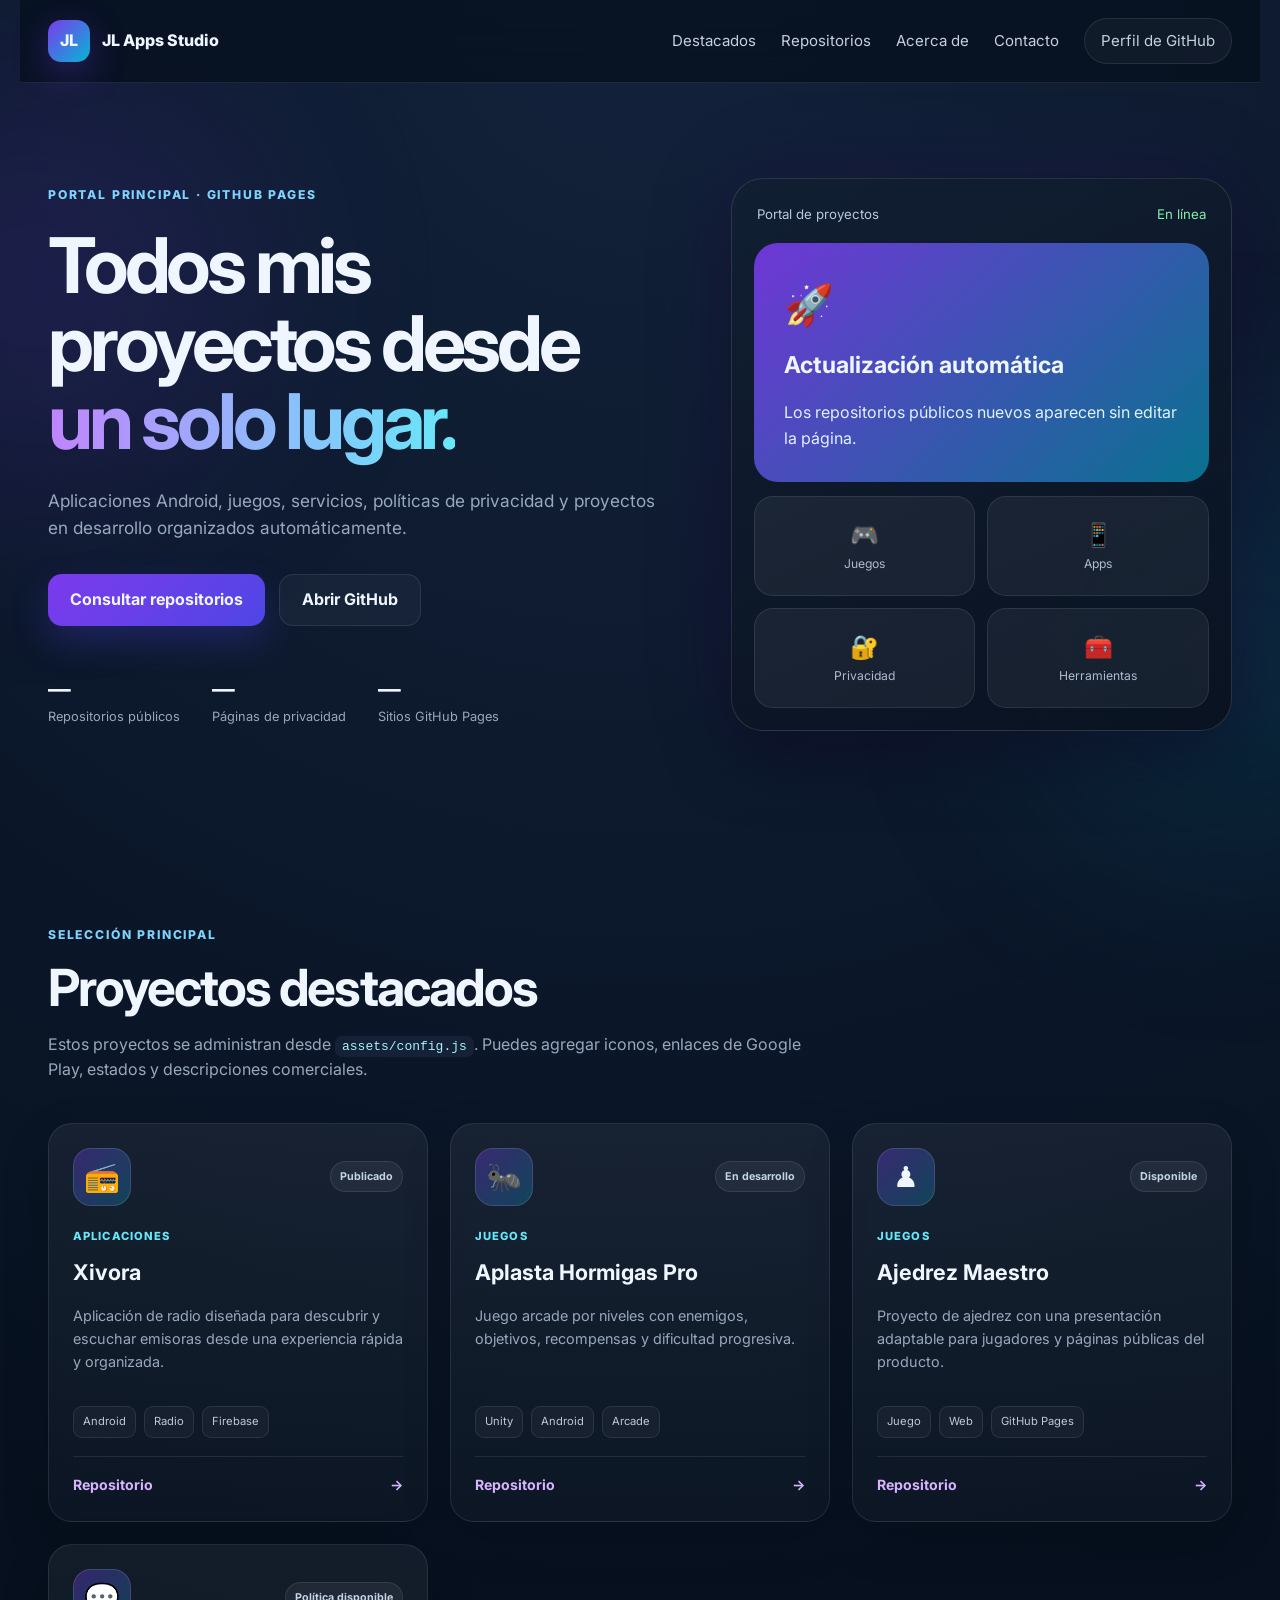
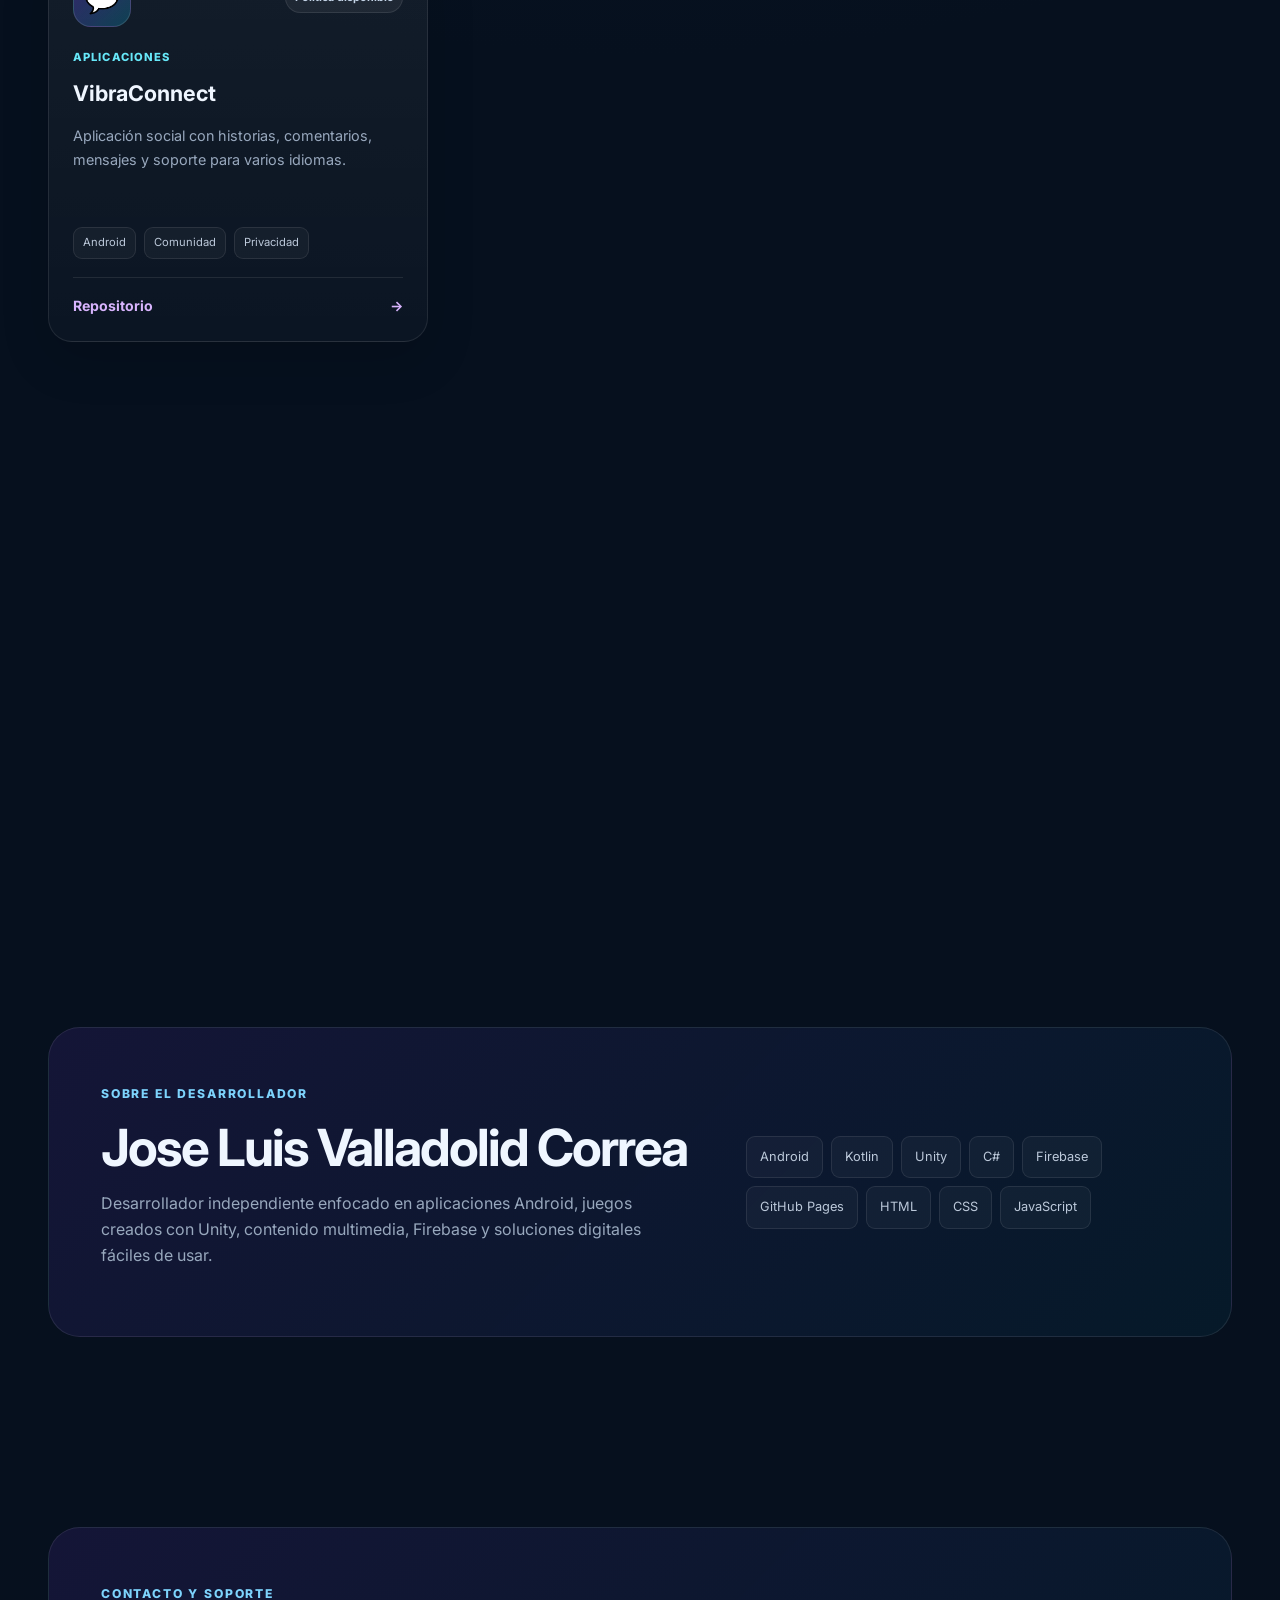
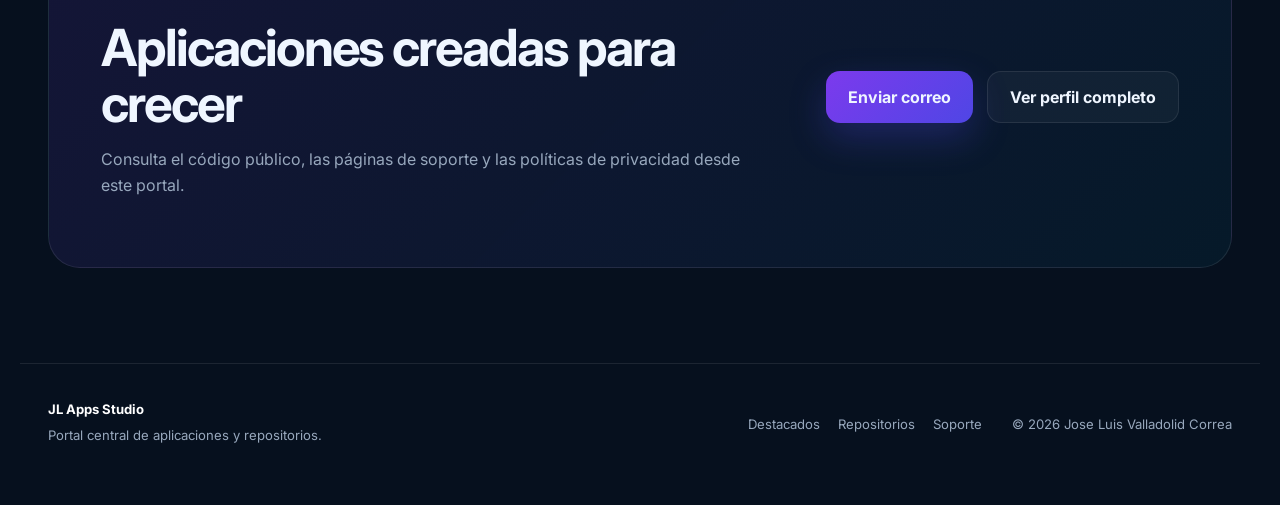
==== index.html @ cbe4b587 "Portal principal GitHub Pages" ====
<!doctype html>
<html lang="es">
<head>
  <meta charset="utf-8">
  <meta name="viewport" content="width=device-width, initial-scale=1">
  <meta name="description" content="Portal principal de aplicaciones, juegos, páginas de privacidad y repositorios de Jose Luis Valladolid Correa.">
  <meta name="theme-color" content="#07101f">
  <title>JL Apps Studio | Portal de proyectos</title>
  <link rel="preconnect" href="https://fonts.googleapis.com">
  <link rel="preconnect" href="https://fonts.gstatic.com" crossorigin>
  <link href="https://fonts.googleapis.com/css2?family=Inter:wght@400;500;600;700;800&display=swap" rel="stylesheet">
  <link rel="stylesheet" href="assets/styles.css">
</head>
<body>
  <div class="ambient ambient-one"></div>
  <div class="ambient ambient-two"></div>

  <header class="site-header">
    <a class="brand" href="#inicio" aria-label="Ir al inicio">
      <span class="brand-mark">JL</span>
      <span id="brandName">JL Apps Studio</span>
    </a>
    <button class="menu-toggle" id="menuToggle" aria-expanded="false" aria-controls="mainNav" aria-label="Abrir menú">☰</button>
    <nav class="main-nav" id="mainNav">
      <a href="#destacados">Destacados</a>
      <a href="#repositorios">Repositorios</a>
      <a href="#acerca">Acerca de</a>
      <a href="#contacto">Contacto</a>
      <a class="nav-cta" id="githubNav" href="#" target="_blank" rel="noopener">Perfil de GitHub</a>
    </nav>
  </header>

  <main>
    <section class="hero section" id="inicio">
      <div class="hero-copy reveal">
        <span class="eyebrow">Portal principal · GitHub Pages</span>
        <h1>Todos mis proyectos desde <span>un solo lugar.</span></h1>
        <p id="heroDescription">Aplicaciones Android, juegos, servicios, políticas de privacidad y proyectos en desarrollo organizados automáticamente.</p>
        <div class="hero-actions">
          <a class="button primary" href="#repositorios">Consultar repositorios</a>
          <a class="button secondary" id="githubHero" href="#" target="_blank" rel="noopener">Abrir GitHub</a>
        </div>
        <div class="metrics" id="metrics" aria-live="polite"></div>
      </div>

      <aside class="portal-preview reveal" aria-label="Resumen del portal">
        <div class="preview-header"><span>Portal de proyectos</span><span class="online-dot">En línea</span></div>
        <div class="preview-main">
          <div class="preview-icon">🚀</div>
          <strong>Actualización automática</strong>
          <p>Los repositorios públicos nuevos aparecen sin editar la página.</p>
        </div>
        <div class="preview-grid">
          <div><strong>🎮</strong><span>Juegos</span></div>
          <div><strong>📱</strong><span>Apps</span></div>
          <div><strong>🔐</strong><span>Privacidad</span></div>
          <div><strong>🧰</strong><span>Herramientas</span></div>
        </div>
      </aside>
    </section>

    <section class="section" id="destacados">
      <div class="section-heading reveal">
        <span class="eyebrow">Selección principal</span>
        <h2>Proyectos destacados</h2>
        <p>Estos proyectos se administran desde <code>assets/config.js</code>. Puedes agregar iconos, enlaces de Google Play, estados y descripciones comerciales.</p>
      </div>
      <div class="featured-grid" id="featuredGrid"></div>
    </section>

    <section class="section repositories-section" id="repositorios">
      <div class="section-heading reveal">
        <span class="eyebrow">Consulta automática</span>
        <h2>Todos los repositorios públicos</h2>
        <p>La información se obtiene directamente desde el perfil público de GitHub y se ordena por la última actualización.</p>
      </div>

      <div class="repository-toolbar reveal">
        <label class="search-box">
          <span aria-hidden="true">⌕</span>
          <input id="repoSearch" type="search" placeholder="Buscar por nombre, descripción o tecnología" autocomplete="off">
        </label>
        <select id="repoCategory" aria-label="Filtrar por categoría">
          <option value="Todos">Todas las categorías</option>
          <option value="Juegos">Juegos</option>
          <option value="Aplicaciones">Aplicaciones</option>
          <option value="Privacidad">Privacidad</option>
          <option value="Herramientas">Herramientas</option>
          <option value="Otros">Otros</option>
        </select>
        <select id="repoSort" aria-label="Ordenar repositorios">
          <option value="updated">Última actualización</option>
          <option value="name">Nombre</option>
          <option value="stars">Estrellas</option>
        </select>
      </div>

      <div class="repo-status reveal" id="repoStatus" role="status">Consultando repositorios…</div>
      <div class="repository-grid" id="repositoryGrid"></div>
      <div class="empty-state" id="emptyState" hidden>No se encontraron repositorios con los filtros seleccionados.</div>
    </section>

    <section class="section about" id="acerca">
      <div class="about-card reveal">
        <div>
          <span class="eyebrow">Sobre el desarrollador</span>
          <h2 id="developerName">Jose Luis Valladolid Correa</h2>
          <p id="aboutText"></p>
        </div>
        <div class="skills" id="skills"></div>
      </div>
    </section>

    <section class="section contact" id="contacto">
      <div class="contact-card reveal">
        <div>
          <span class="eyebrow">Contacto y soporte</span>
          <h2>Aplicaciones creadas para crecer</h2>
          <p>Consulta el código público, las páginas de soporte y las políticas de privacidad desde este portal.</p>
        </div>
        <div class="contact-actions">
          <a class="button primary" id="emailButton" href="#">Enviar correo</a>
          <a class="button secondary" id="githubButton" href="#" target="_blank" rel="noopener">Ver perfil completo</a>
        </div>
      </div>
    </section>
  </main>

  <footer>
    <div><strong id="footerBrand">JL Apps Studio</strong><p>Portal central de aplicaciones y repositorios.</p></div>
    <div class="footer-links"><a href="#destacados">Destacados</a><a href="#repositorios">Repositorios</a><a href="#contacto">Soporte</a></div>
    <p>© <span id="year"></span> <span id="footerOwner"></span></p>
  </footer>

  <template id="featuredTemplate">
    <article class="featured-card reveal">
      <div class="featured-top"><span class="featured-icon"></span><span class="featured-status"></span></div>
      <span class="featured-category"></span>
      <h3 class="featured-title"></h3>
      <p class="featured-description"></p>
      <div class="featured-tags"></div>
      <div class="featured-actions"></div>
    </article>
  </template>

  <template id="repoTemplate">
    <article class="repo-card reveal">
      <div class="repo-card-header">
        <div class="repo-symbol">&lt;/&gt;</div>
        <span class="repo-category"></span>
      </div>
      <h3 class="repo-name"></h3>
      <p class="repo-description"></p>
      <div class="repo-meta">
        <span class="repo-language"></span>
        <span class="repo-updated"></span>
      </div>
      <div class="repo-badges"></div>
      <div class="repo-actions"></div>
    </article>
  </template>

  <script src="assets/config.js"></script>
  <script src="assets/app.js"></script>
</body>
</html>
---- assets/styles.css ----
:root{--bg:#06101e;--surface:#0d1828;--surface2:#111f33;--text:#eff6ff;--muted:#98a8bd;--line:rgba(255,255,255,.09);--accent:#7c3aed;--accent2:#06b6d4;--radius:24px;--shadow:0 25px 70px rgba(0,0,0,.35)}
*{box-sizing:border-box}html{scroll-behavior:smooth}body{margin:0;background:radial-gradient(circle at top,#13223b 0,#06101e 44%);color:var(--text);font-family:Inter,system-ui,sans-serif;line-height:1.6;overflow-x:hidden}a{color:inherit;text-decoration:none}button,input,select{font:inherit}.ambient{position:fixed;width:430px;height:430px;border-radius:50%;filter:blur(110px);opacity:.14;pointer-events:none;z-index:-1}.ambient-one{background:#7c3aed;top:8%;left:-180px}.ambient-two{background:#0891b2;right:-180px;top:48%}.site-header{position:sticky;top:0;z-index:20;display:flex;align-items:center;justify-content:space-between;max-width:1240px;margin:auto;padding:18px 28px;background:rgba(6,16,30,.78);backdrop-filter:blur(18px);border-bottom:1px solid var(--line)}.brand{display:flex;align-items:center;gap:12px;font-weight:800}.brand-mark{display:grid;place-items:center;width:42px;height:42px;border-radius:13px;background:linear-gradient(135deg,var(--accent),var(--accent2));box-shadow:0 10px 35px rgba(124,58,237,.35)}.main-nav{display:flex;align-items:center;gap:25px;color:#c5d0df;font-size:.94rem}.main-nav a:hover{color:#fff}.nav-cta{padding:10px 16px;border:1px solid var(--line);border-radius:999px;background:rgba(255,255,255,.04)}.menu-toggle{display:none;background:none;border:0;color:white;font-size:1.5rem}.section{max-width:1240px;margin:auto;padding:95px 28px}.hero{min-height:78vh;display:grid;grid-template-columns:1.1fr .9fr;align-items:center;gap:70px}.eyebrow{display:inline-block;color:#7dd3fc;text-transform:uppercase;letter-spacing:.15em;font-size:.76rem;font-weight:800}.hero h1{font-size:clamp(2.8rem,6vw,5.4rem);line-height:1.02;letter-spacing:-.055em;margin:20px 0 25px}.hero h1 span{background:linear-gradient(90deg,#c084fc,#67e8f9);-webkit-background-clip:text;background-clip:text;color:transparent}.hero-copy>p{max-width:720px;color:var(--muted);font-size:1.08rem}.hero-actions,.contact-actions{display:flex;gap:14px;flex-wrap:wrap;margin-top:32px}.button{display:inline-flex;align-items:center;justify-content:center;min-height:52px;padding:0 22px;border-radius:14px;font-weight:700;transition:.25s}.button:hover{transform:translateY(-2px)}.primary{background:linear-gradient(135deg,var(--accent),#4f46e5);box-shadow:0 15px 36px rgba(79,70,229,.28)}.secondary{border:1px solid var(--line);background:rgba(255,255,255,.04)}.metrics{display:flex;gap:32px;margin-top:45px;flex-wrap:wrap}.metric{display:flex;flex-direction:column}.metric strong{font-size:1.42rem}.metric span{color:var(--muted);font-size:.8rem}.portal-preview{padding:22px;border:1px solid rgba(255,255,255,.12);border-radius:32px;background:linear-gradient(155deg,rgba(17,31,51,.94),rgba(9,17,31,.9));box-shadow:var(--shadow),0 0 90px rgba(76,29,149,.18);transform:rotate(2deg)}.preview-header{display:flex;justify-content:space-between;align-items:center;padding:3px 3px 18px;font-size:.83rem;color:#b9c8da}.online-dot{color:#86efac}.preview-main{padding:30px;border-radius:24px;background:linear-gradient(135deg,rgba(124,58,237,.88),rgba(8,145,178,.75))}.preview-main strong{display:block;font-size:1.45rem;margin-top:10px}.preview-main p{margin-bottom:0;color:#e0f2fe}.preview-icon{font-size:2.5rem}.preview-grid{display:grid;grid-template-columns:1fr 1fr;gap:12px;margin-top:14px}.preview-grid div{min-height:100px;display:flex;flex-direction:column;align-items:center;justify-content:center;border-radius:19px;background:rgba(255,255,255,.055);border:1px solid var(--line)}.preview-grid strong{font-size:1.45rem}.preview-grid span{font-size:.76rem;color:#aebbd0}.section-heading{max-width:780px;margin-bottom:40px}.section-heading h2,.about-card h2,.contact-card h2{font-size:clamp(2rem,4vw,3.35rem);line-height:1.1;letter-spacing:-.04em;margin:13px 0}.section-heading p,.about-card p,.contact-card p{color:var(--muted)}code{background:#152136;padding:3px 7px;border-radius:7px;color:#a5f3fc}.featured-grid,.repository-grid{display:grid;grid-template-columns:repeat(3,1fr);gap:22px}.featured-card,.repo-card{border:1px solid var(--line);background:linear-gradient(180deg,rgba(255,255,255,.055),rgba(255,255,255,.025));border-radius:var(--radius);padding:24px;box-shadow:0 18px 50px rgba(0,0,0,.14);transition:.3s}.featured-card:hover,.repo-card:hover{transform:translateY(-6px);border-color:rgba(255,255,255,.18)}.featured-top,.repo-card-header{display:flex;align-items:center;justify-content:space-between}.featured-icon,.repo-symbol{display:grid;place-items:center;width:58px;height:58px;border-radius:18px;background:linear-gradient(135deg,rgba(124,58,237,.35),rgba(6,182,212,.25));border:1px solid rgba(255,255,255,.12);font-size:1.8rem}.repo-symbol{font-size:.9rem;font-weight:800;color:#c4b5fd}.featured-status,.repo-category{padding:6px 9px;border-radius:999px;background:rgba(255,255,255,.055);border:1px solid var(--line);font-size:.67rem;font-weight:700;color:#c4d4e7}.featured-category{display:block;margin-top:22px;color:#67e8f9;text-transform:uppercase;letter-spacing:.1em;font-size:.7rem;font-weight:800}.featured-title,.repo-name{font-size:1.35rem;margin:9px 0}.featured-description,.repo-description{color:var(--muted);font-size:.9rem;min-height:88px}.featured-tags,.repo-badges,.skills{display:flex;flex-wrap:wrap;gap:8px}.featured-tags span,.repo-badges span,.skills span{padding:6px 9px;border-radius:9px;border:1px solid var(--line);background:rgba(255,255,255,.035);color:#bcc9da;font-size:.7rem}.featured-actions,.repo-actions{display:grid;gap:9px;border-top:1px solid var(--line);padding-top:17px;margin-top:18px}.featured-actions a,.repo-actions a{display:flex;justify-content:space-between;font-weight:700;color:#d8b4fe;font-size:.88rem}.repositories-section{padding-top:70px}.repository-toolbar{display:grid;grid-template-columns:1fr 220px 220px;gap:12px;margin-bottom:18px}.search-box{display:flex;align-items:center;gap:10px;padding:0 15px;border:1px solid var(--line);border-radius:14px;background:rgba(255,255,255,.035)}.search-box input{width:100%;min-height:48px;border:0;outline:0;background:transparent;color:white}.search-box input::placeholder{color:#8190a5}.repository-toolbar select{min-height:48px;padding:0 12px;border:1px solid var(--line);border-radius:14px;background:#101c2f;color:white;outline:0}.repo-status,.empty-state{padding:14px 0 24px;color:var(--muted);font-size:.86rem}.repo-status a{color:#c4b5fd;font-weight:700}.repo-card{display:flex;flex-direction:column}.repo-description{flex:1}.repo-meta{display:flex;justify-content:space-between;gap:10px;color:#8ea0b7;font-size:.72rem;margin:14px 0}.repo-badges:empty{display:none}.about-card,.contact-card{padding:52px;border-radius:32px;border:1px solid var(--line);background:linear-gradient(135deg,rgba(124,58,237,.12),rgba(8,145,178,.08));display:grid;grid-template-columns:1.15fr .85fr;gap:58px;align-items:center}.skills span{padding:10px 13px;font-size:.8rem}.contact-card{grid-template-columns:1fr auto}.contact-actions{margin-top:0}footer{max-width:1240px;margin:auto;padding:35px 28px 55px;border-top:1px solid var(--line);display:grid;grid-template-columns:1fr auto auto;gap:30px;align-items:center;color:var(--muted);font-size:.82rem}footer strong{color:white}footer p{margin:5px 0}.footer-links{display:flex;gap:18px}.reveal{opacity:0;transform:translateY(22px);transition:opacity .65s ease,transform .65s ease}.reveal.visible{opacity:1;transform:none}
@media(max-width:1000px){.hero{grid-template-columns:1fr}.hero-copy{text-align:center}.hero-copy>p{margin-left:auto;margin-right:auto}.hero-actions,.metrics{justify-content:center}.portal-preview{max-width:620px;margin:auto}.featured-grid,.repository-grid{grid-template-columns:repeat(2,1fr)}.repository-toolbar{grid-template-columns:1fr 1fr}.search-box{grid-column:1/-1}.about-card{grid-template-columns:1fr}.contact-card{grid-template-columns:1fr}.contact-actions{margin-top:10px}footer{grid-template-columns:1fr;text-align:center}.footer-links{justify-content:center}}
@media(max-width:720px){.site-header{padding:14px 18px}.menu-toggle{display:block}.main-nav{position:absolute;top:72px;left:18px;right:18px;display:none;flex-direction:column;align-items:stretch;padding:18px;background:#101827;border:1px solid var(--line);border-radius:18px;box-shadow:var(--shadow)}.main-nav.open{display:flex}.main-nav a{padding:8px}.section{padding:72px 18px}.hero{padding-top:55px}.hero h1{font-size:2.7rem}.featured-grid,.repository-grid,.repository-toolbar{grid-template-columns:1fr}.search-box{grid-column:auto}.about-card,.contact-card{padding:30px}.featured-description,.repo-description{min-height:auto}.metrics{gap:20px}.metric{min-width:92px}.repo-meta{flex-direction:column}.footer-links{flex-wrap:wrap}}
@media(prefers-reduced-motion:reduce){*{scroll-behavior:auto}.reveal{opacity:1;transform:none;transition:none}.featured-card:hover,.repo-card:hover,.button:hover{transform:none}}
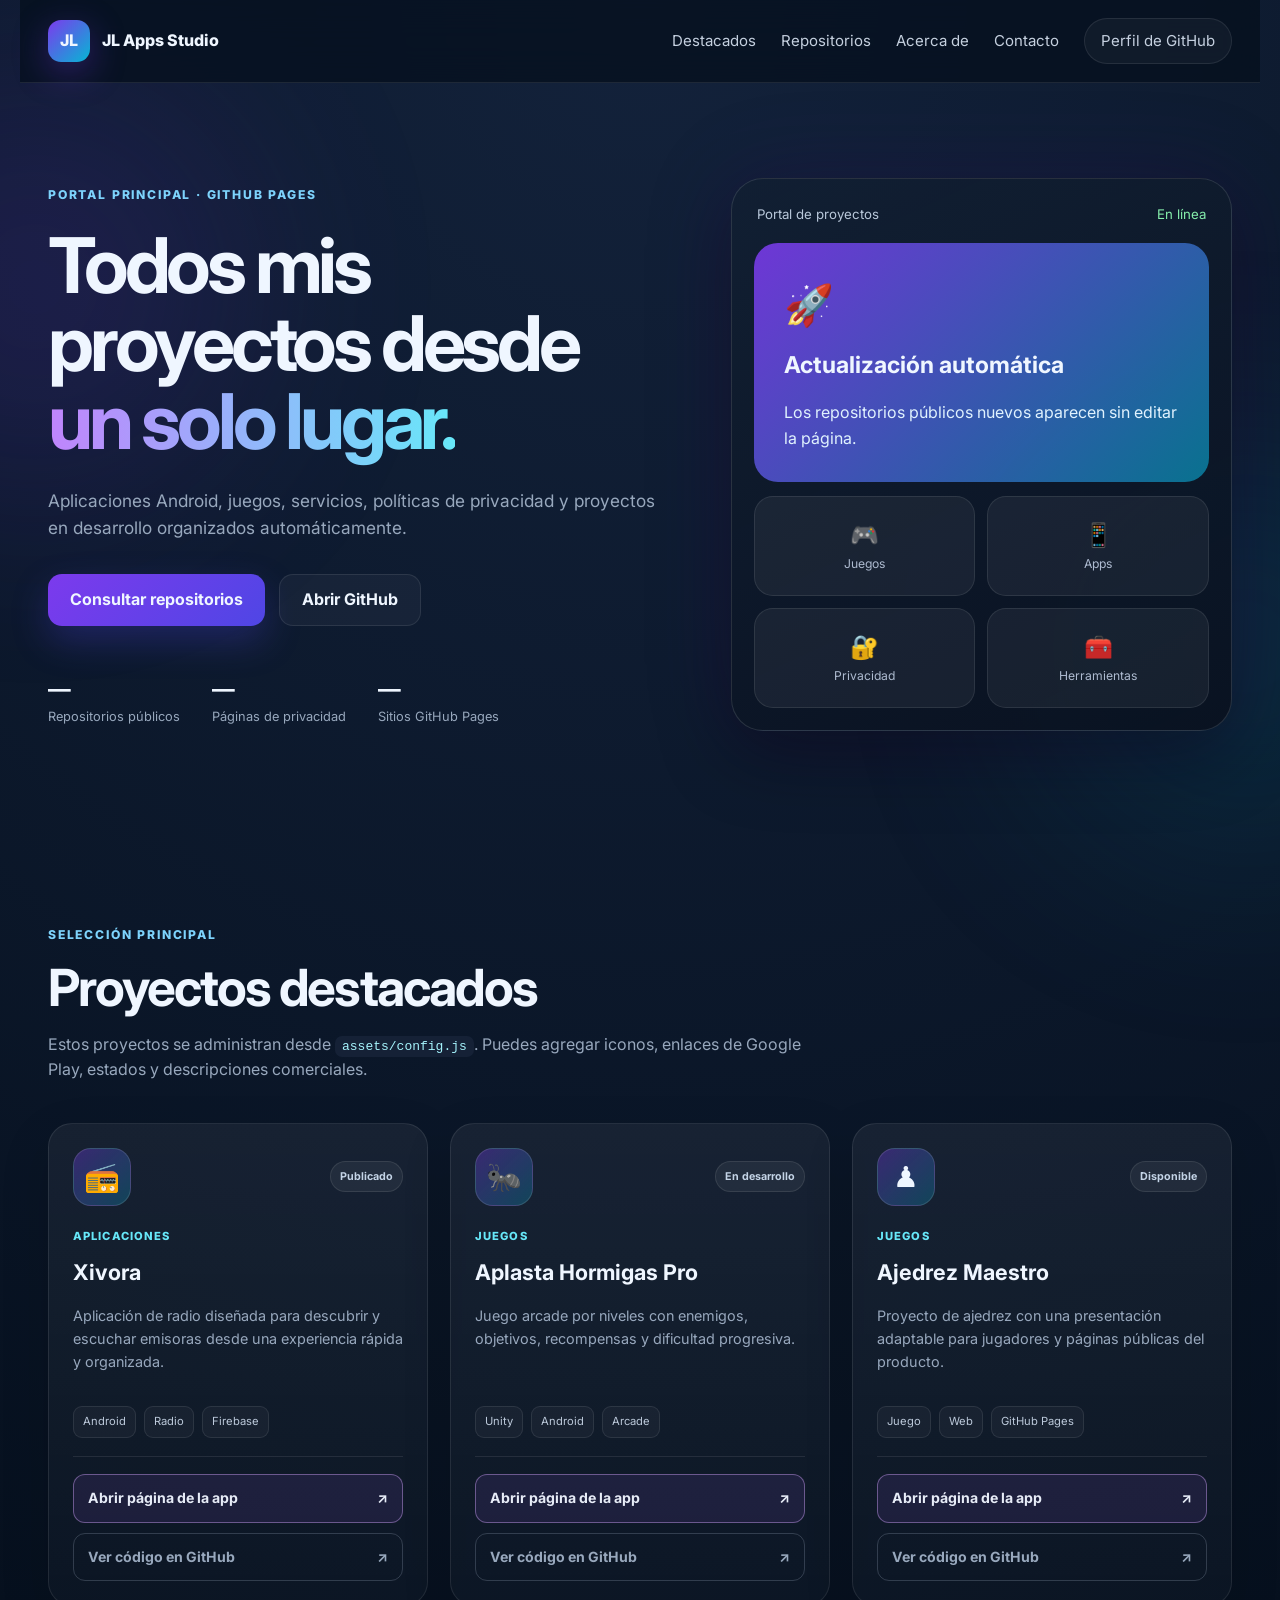
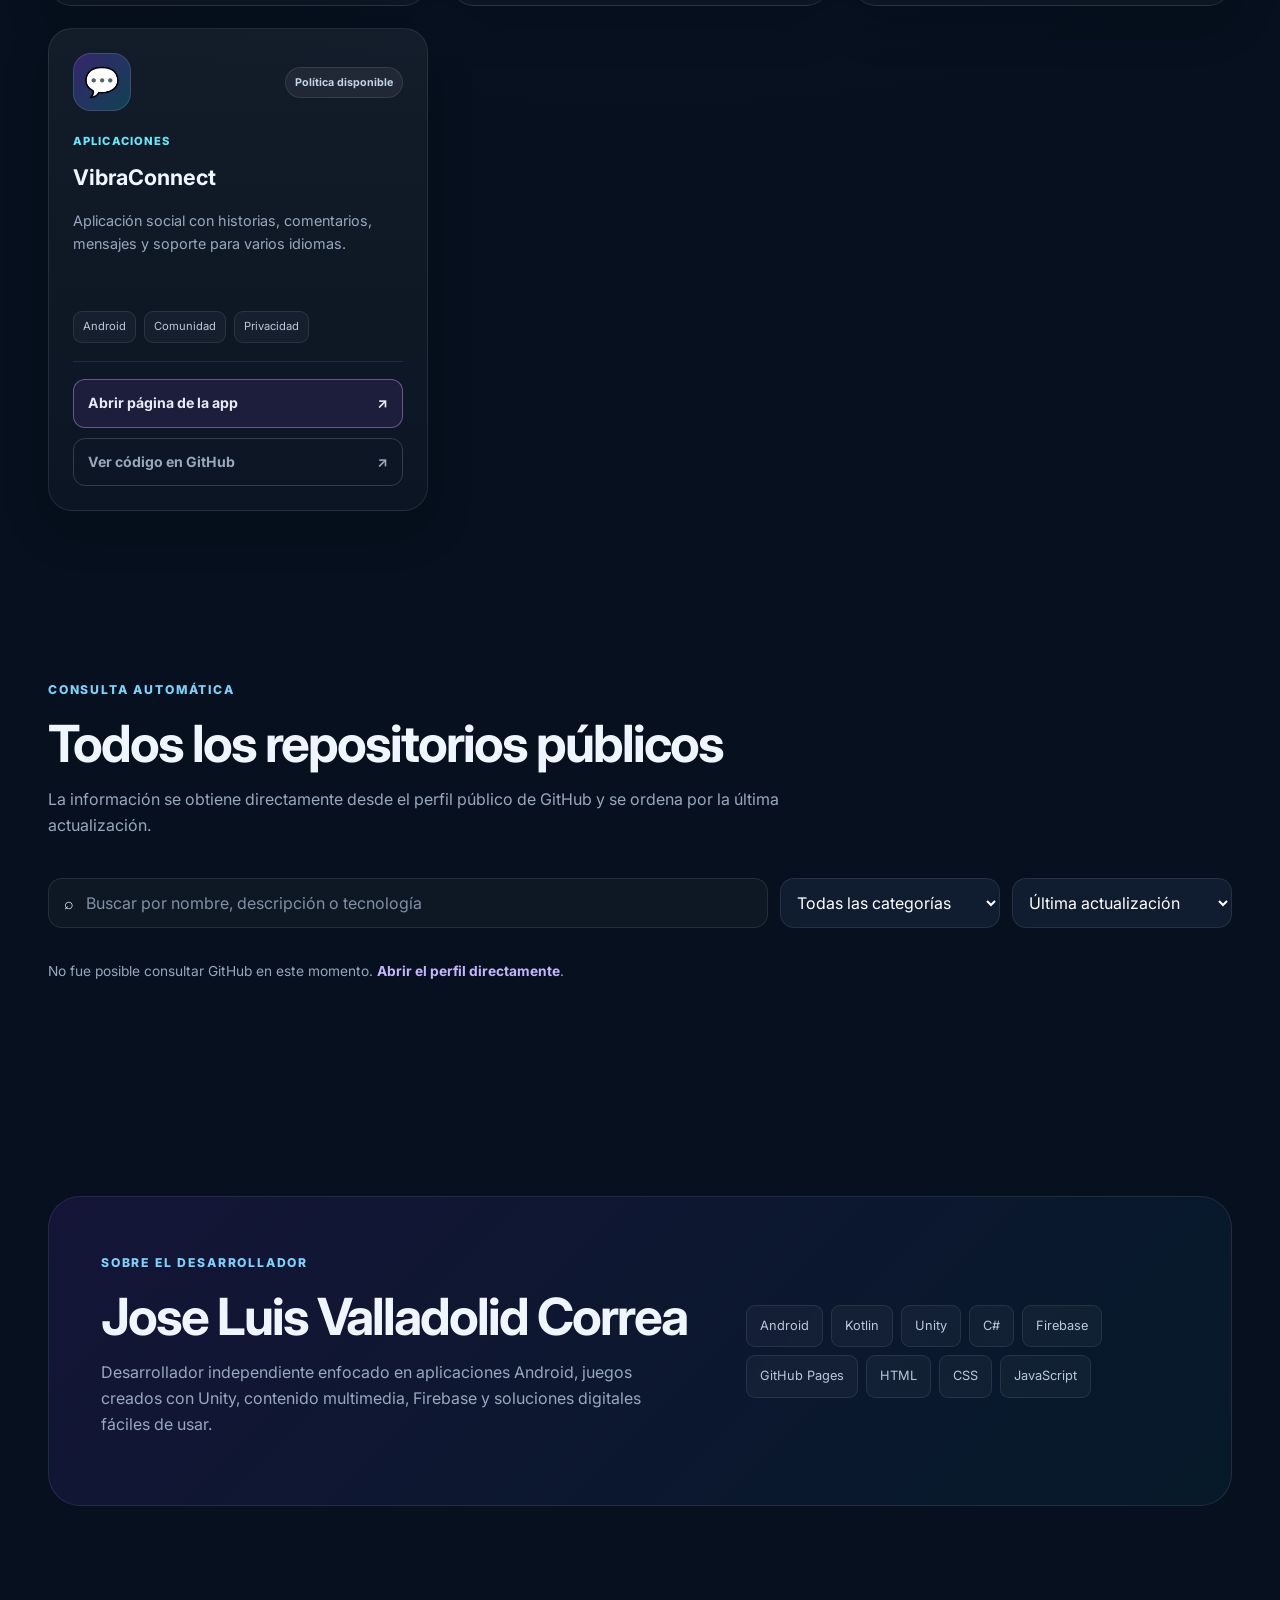
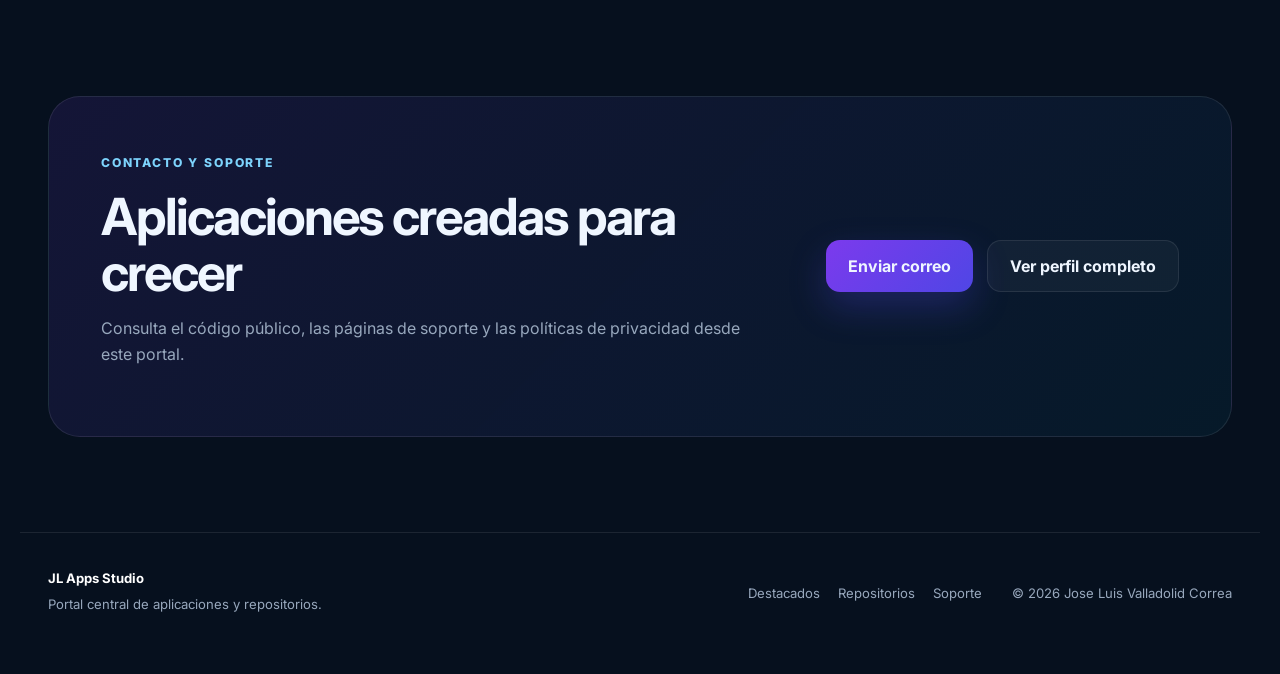
==== commit e0049ab3: "Update developer name in index.html" ====
--- a/index.html
+++ b/index.html
@@ -104,7 +104,7 @@
       <div class="about-card reveal">
         <div>
           <span class="eyebrow">Sobre el desarrollador</span>
-          <h2 id="developerName">Jose Luis Valladolid Correa</h2>
+          <h2 id="developerName">Jose Valladolid</h2>
           <p id="aboutText"></p>
         </div>
         <div class="skills" id="skills"></div>
--- a/assets/styles.css
+++ b/assets/styles.css
@@ -3,3 +3,52 @@
 @media(max-width:1000px){.hero{grid-template-columns:1fr}.hero-copy{text-align:center}.hero-copy>p{margin-left:auto;margin-right:auto}.hero-actions,.metrics{justify-content:center}.portal-preview{max-width:620px;margin:auto}.featured-grid,.repository-grid{grid-template-columns:repeat(2,1fr)}.repository-toolbar{grid-template-columns:1fr 1fr}.search-box{grid-column:1/-1}.about-card{grid-template-columns:1fr}.contact-card{grid-template-columns:1fr}.contact-actions{margin-top:10px}footer{grid-template-columns:1fr;text-align:center}.footer-links{justify-content:center}}
 @media(max-width:720px){.site-header{padding:14px 18px}.menu-toggle{display:block}.main-nav{position:absolute;top:72px;left:18px;right:18px;display:none;flex-direction:column;align-items:stretch;padding:18px;background:#101827;border:1px solid var(--line);border-radius:18px;box-shadow:var(--shadow)}.main-nav.open{display:flex}.main-nav a{padding:8px}.section{padding:72px 18px}.hero{padding-top:55px}.hero h1{font-size:2.7rem}.featured-grid,.repository-grid,.repository-toolbar{grid-template-columns:1fr}.search-box{grid-column:auto}.about-card,.contact-card{padding:30px}.featured-description,.repo-description{min-height:auto}.metrics{gap:20px}.metric{min-width:92px}.repo-meta{flex-direction:column}.footer-links{flex-wrap:wrap}}
 @media(prefers-reduced-motion:reduce){*{scroll-behavior:auto}.reveal{opacity:1;transform:none;transition:none}.featured-card:hover,.repo-card:hover,.button:hover{transform:none}}
+
+
+/* Botones de enlace claramente visibles */
+.featured-actions,
+.repo-actions {
+  display: grid;
+  gap: 10px;
+  margin-top: 18px;
+}
+
+.featured-actions .action-button,
+.repo-actions .action-button {
+  display: flex;
+  align-items: center;
+  justify-content: space-between;
+  width: 100%;
+  padding: 12px 14px;
+  border: 1px solid rgba(168, 181, 209, 0.22);
+  border-radius: 12px;
+  background: rgba(255, 255, 255, 0.035);
+  color: #e7ecf7;
+  font-weight: 700;
+  text-decoration: none;
+  transition: transform .2s ease, border-color .2s ease, background .2s ease;
+}
+
+.featured-actions .action-button:hover,
+.repo-actions .action-button:hover {
+  transform: translateY(-2px);
+  border-color: rgba(93, 225, 255, 0.55);
+  background: rgba(93, 225, 255, 0.09);
+}
+
+.featured-actions .action-primary,
+.repo-actions .action-primary {
+  border-color: rgba(214, 168, 255, 0.42);
+  background: rgba(168, 102, 255, 0.10);
+}
+
+/* El repositorio queda como acción secundaria; la página de la app es la principal. */
+.action-button.action-secondary {
+  background: transparent;
+  border-color: rgba(148, 163, 184, 0.28);
+  color: var(--muted, #aebbd0);
+}
+.action-button.action-secondary:hover {
+  border-color: rgba(192, 132, 252, 0.65);
+  color: var(--text, #eef2ff);
+}
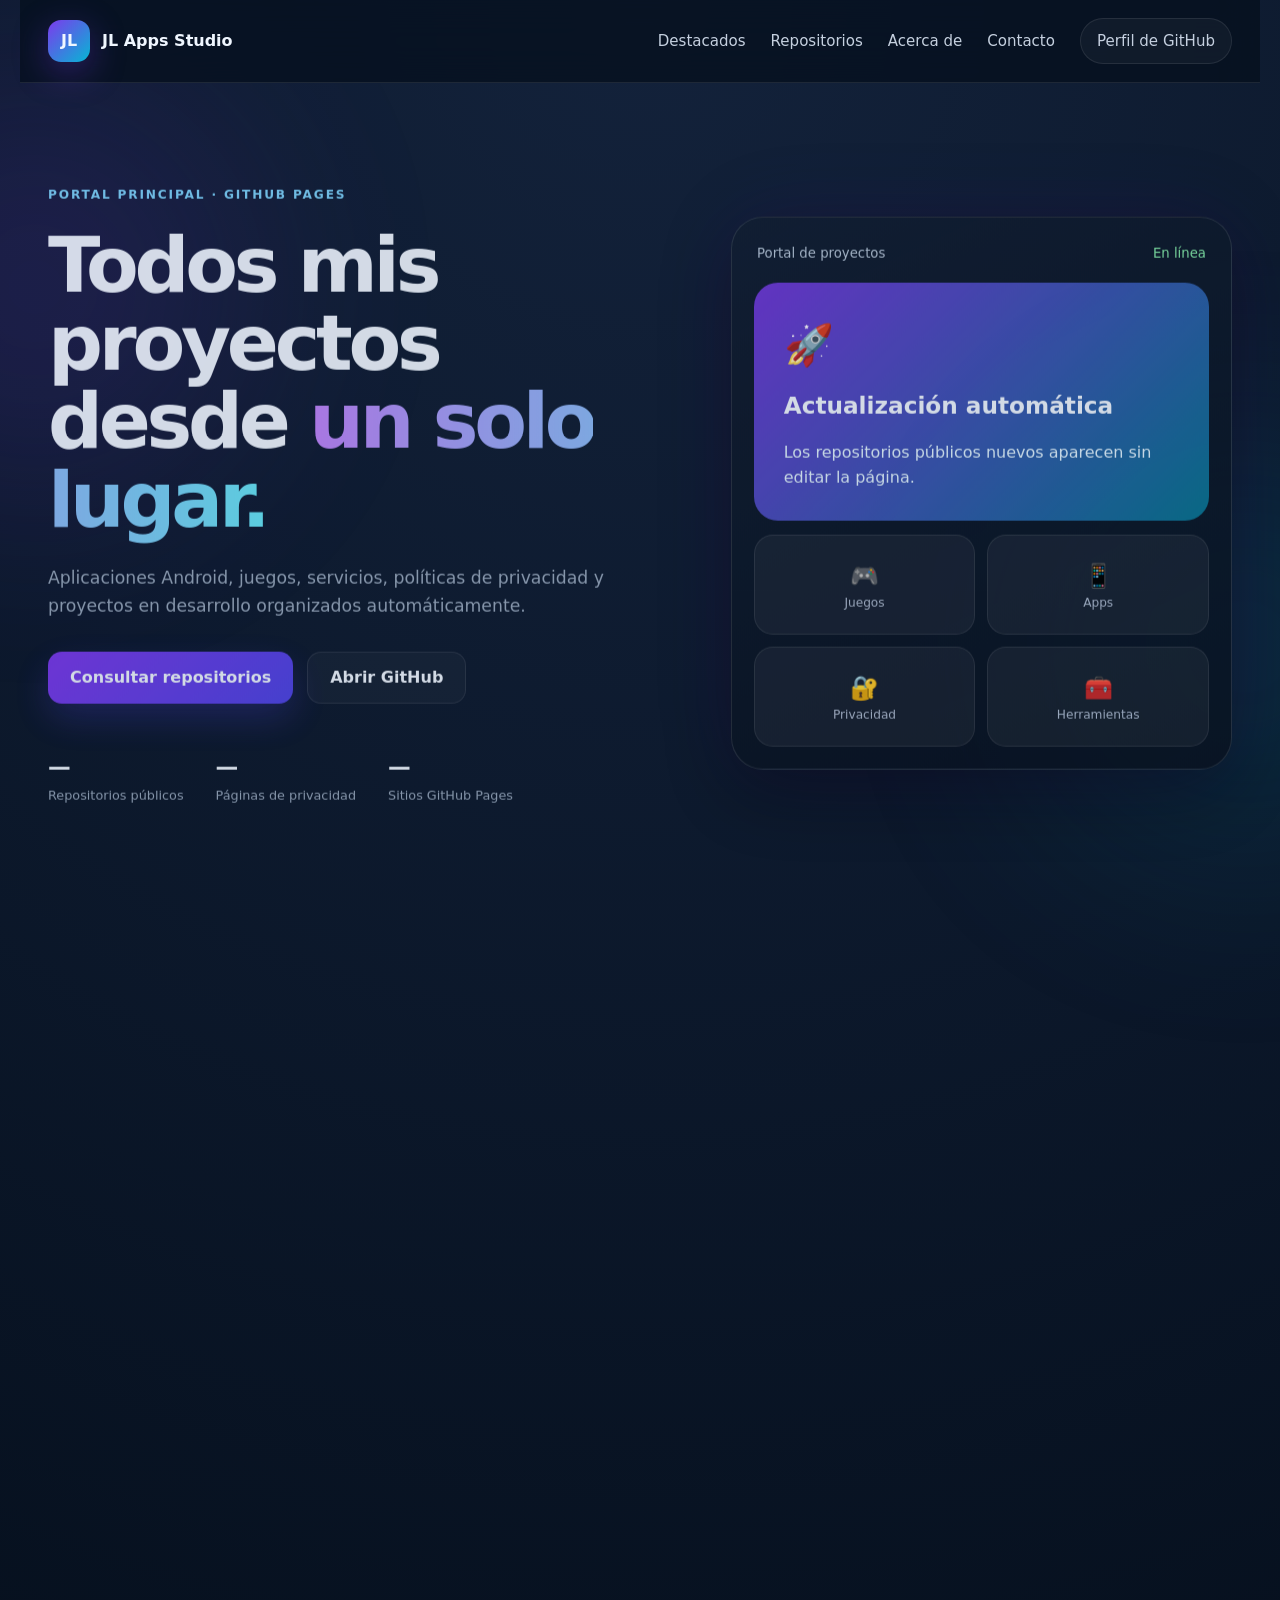
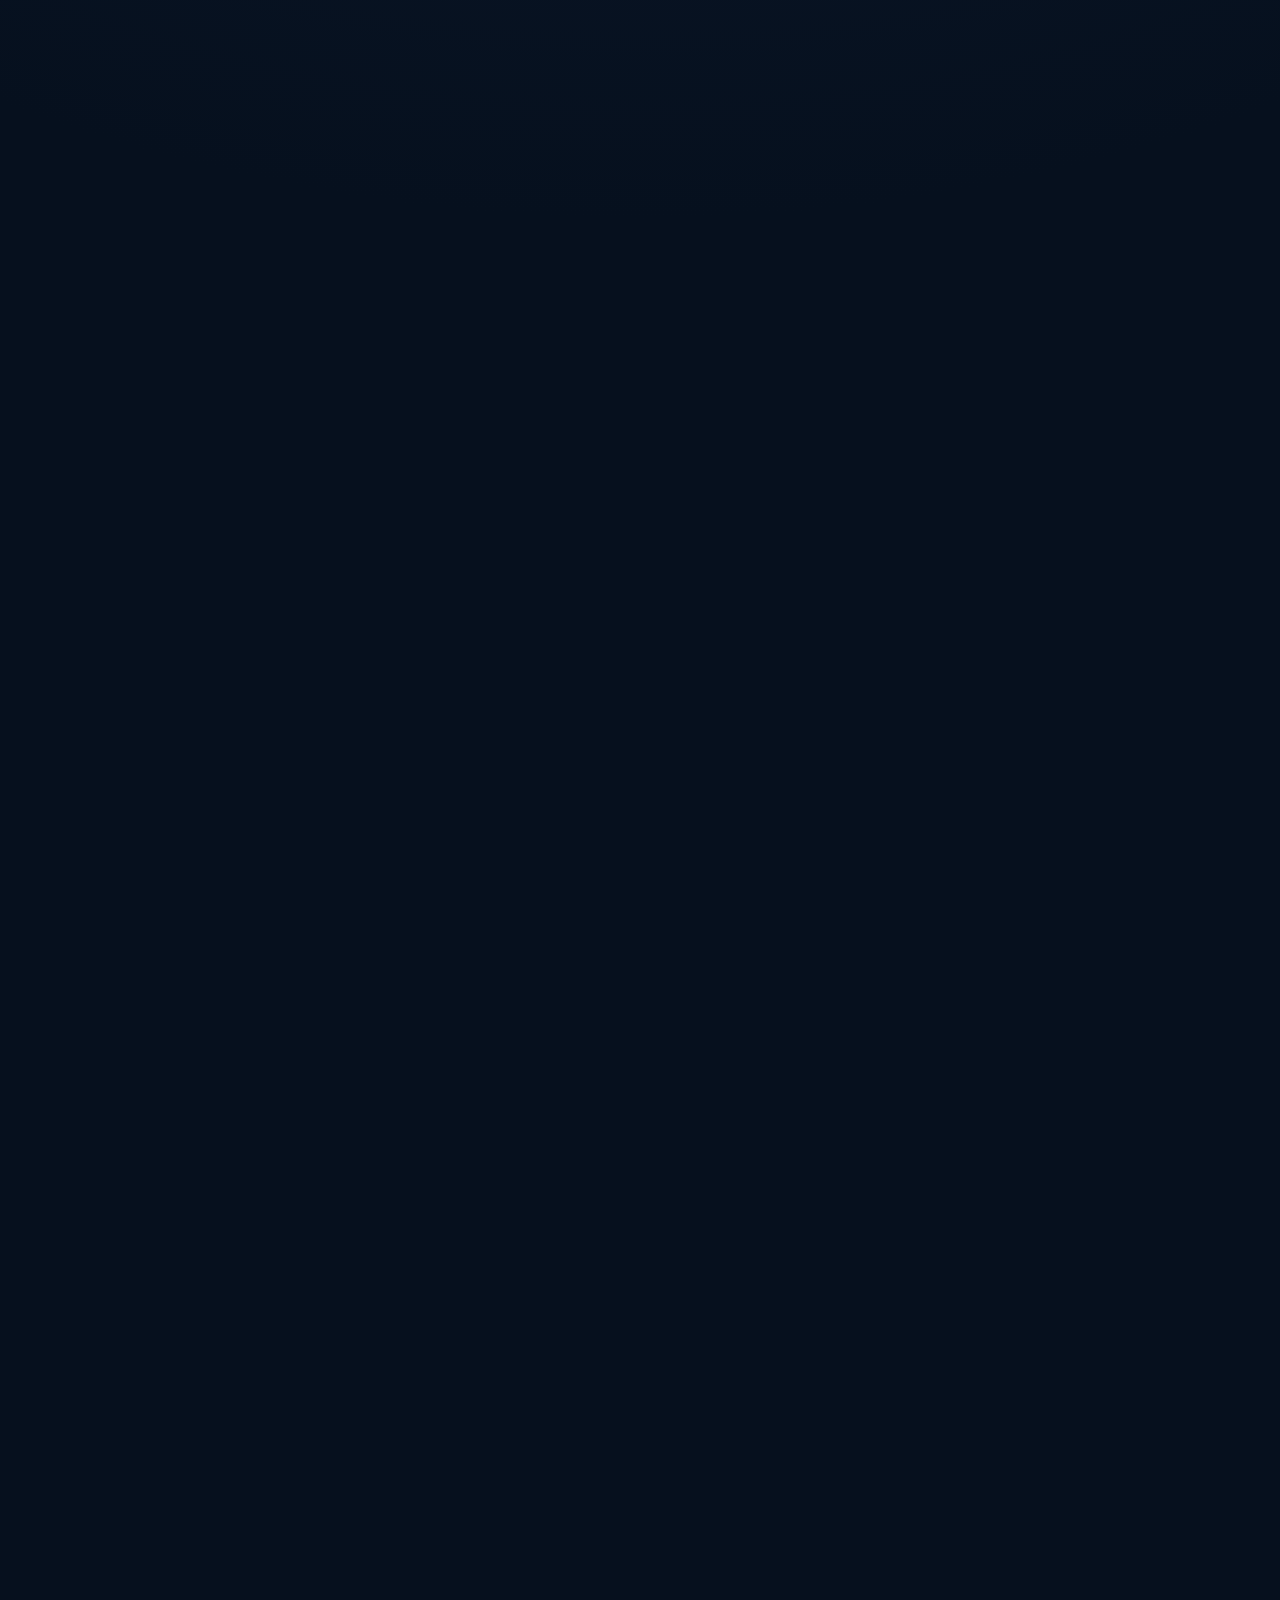
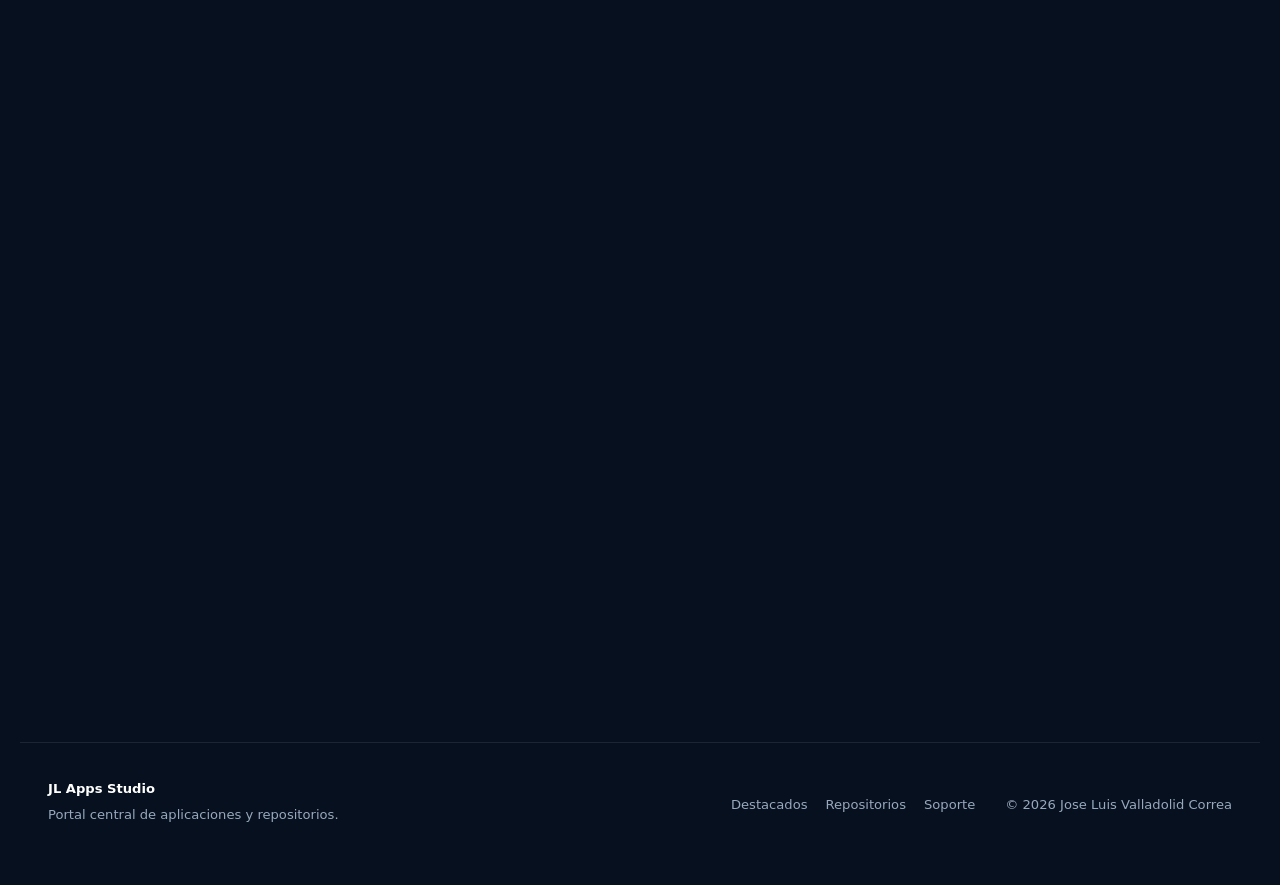
==== commit 2e1bf1f9: "Improve portal privacy and browser security policy" ====
--- a/index.html
+++ b/index.html
@@ -3,12 +3,11 @@
 <head>
   <meta charset="utf-8">
   <meta name="viewport" content="width=device-width, initial-scale=1">
-  <meta name="description" content="Portal principal de aplicaciones, juegos, páginas de privacidad y repositorios de Jose Luis Valladolid Correa.">
+  <meta name="description" content="JL Apps Studio: aplicaciones Android, videojuegos y proyectos digitales. Explora proyectos, soporte y repositorios públicos.">
   <meta name="theme-color" content="#07101f">
+  <meta name="referrer" content="no-referrer">
+  <meta http-equiv="Content-Security-Policy" content="default-src 'self'; base-uri 'self'; object-src 'none'; script-src 'self'; style-src 'self'; img-src 'self' data:; font-src 'self'; connect-src 'self' https://api.github.com; form-action 'self'; upgrade-insecure-requests">
   <title>JL Apps Studio | Portal de proyectos</title>
-  <link rel="preconnect" href="https://fonts.googleapis.com">
-  <link rel="preconnect" href="https://fonts.gstatic.com" crossorigin>
-  <link href="https://fonts.googleapis.com/css2?family=Inter:wght@400;500;600;700;800&display=swap" rel="stylesheet">
   <link rel="stylesheet" href="assets/styles.css">
 </head>
 <body>
@@ -116,7 +115,7 @@
         <div>
           <span class="eyebrow">Contacto y soporte</span>
           <h2>Aplicaciones creadas para crecer</h2>
-          <p>Consulta el código público, las páginas de soporte y las políticas de privacidad desde este portal.</p>
+          <p>Para consultas, revisa los repositorios públicos y utiliza los canales de soporte publicados en cada proyecto. Este portal no solicita datos personales.</p>
         </div>
         <div class="contact-actions">
           <a class="button primary" id="emailButton" href="#">Enviar correo</a>
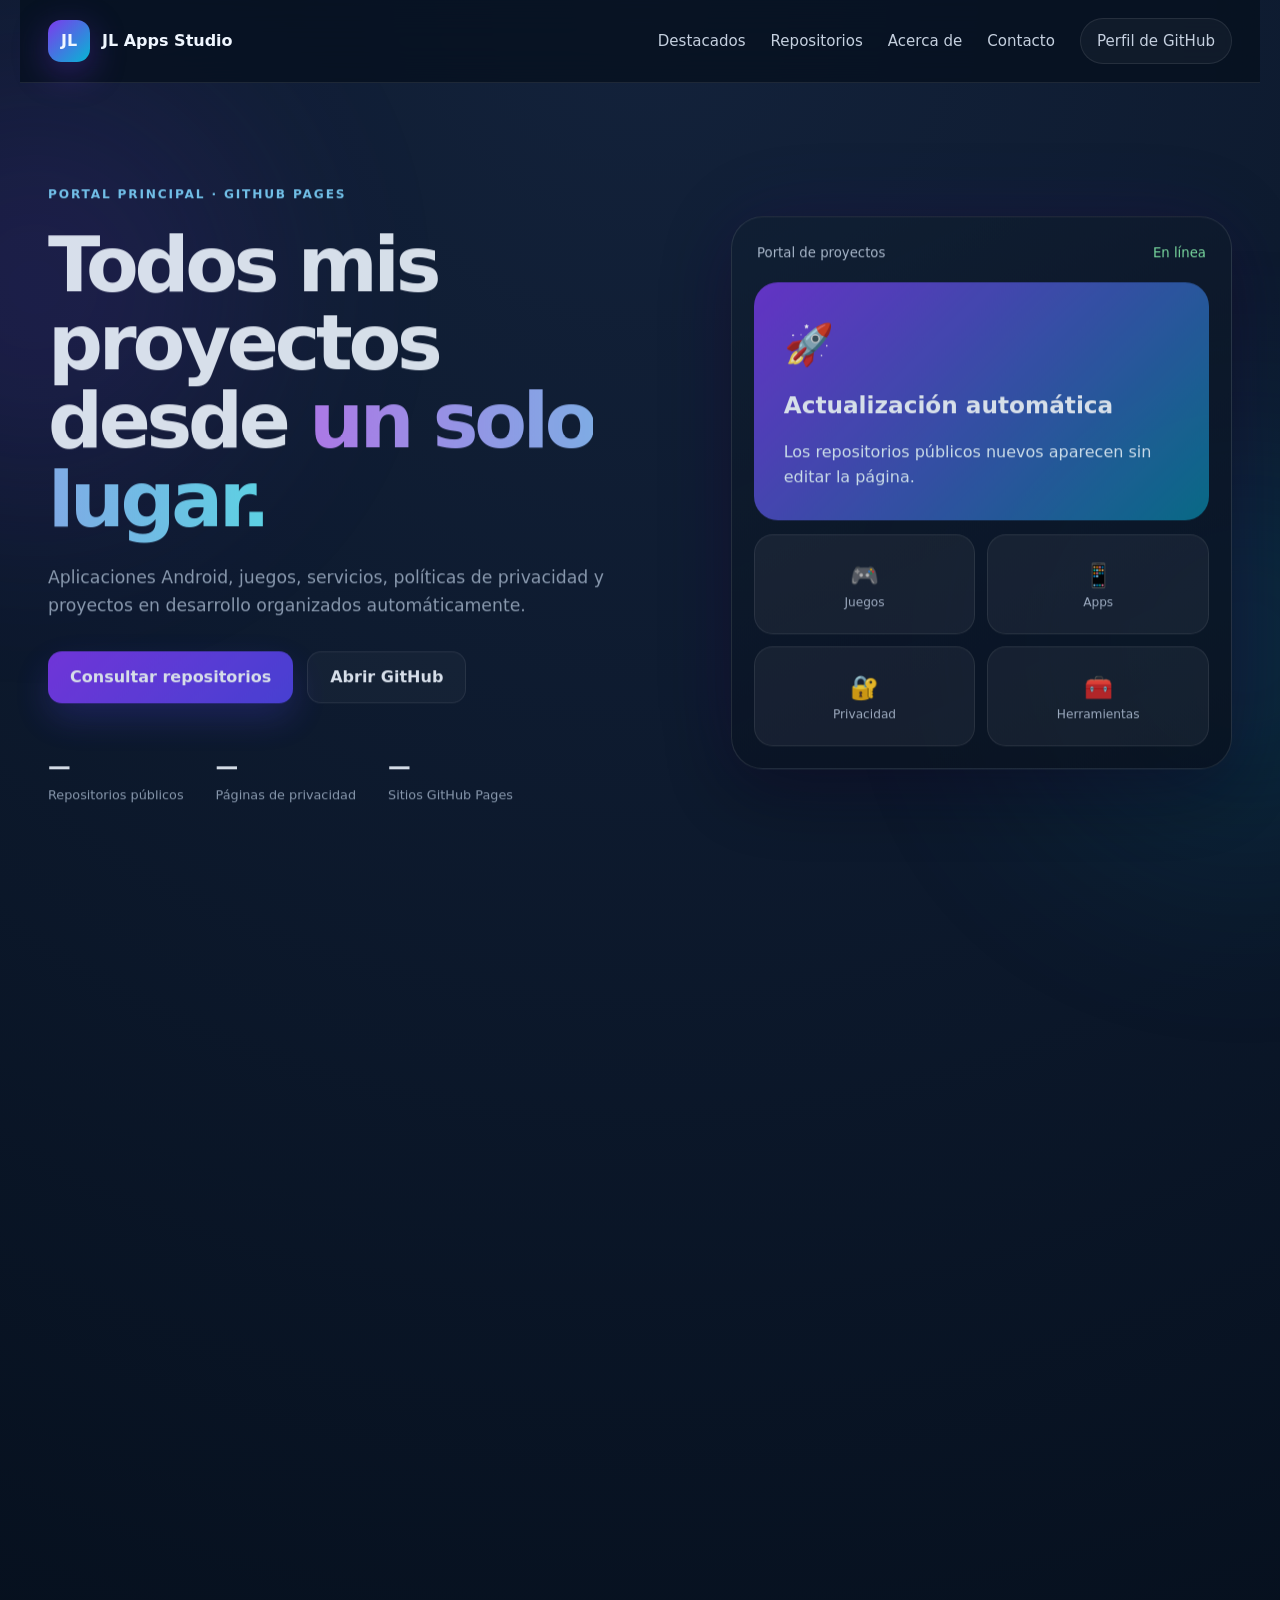
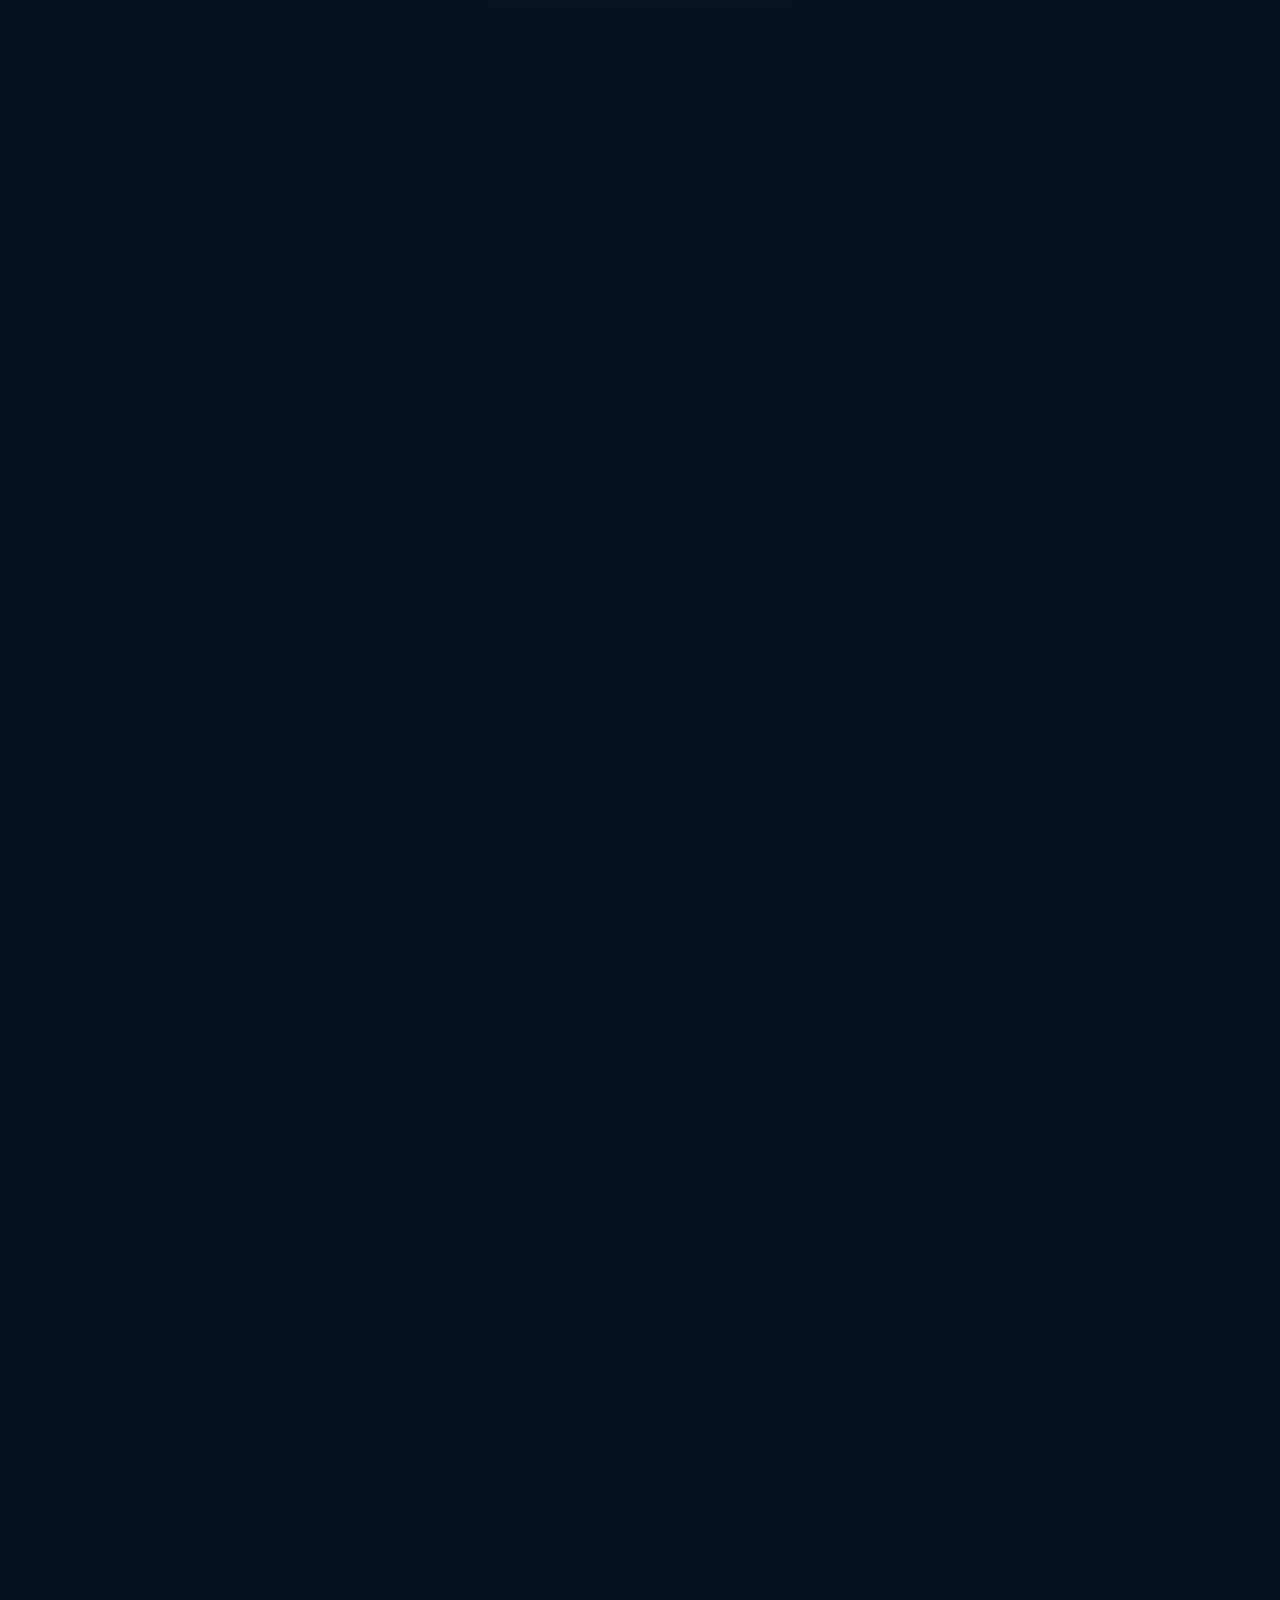
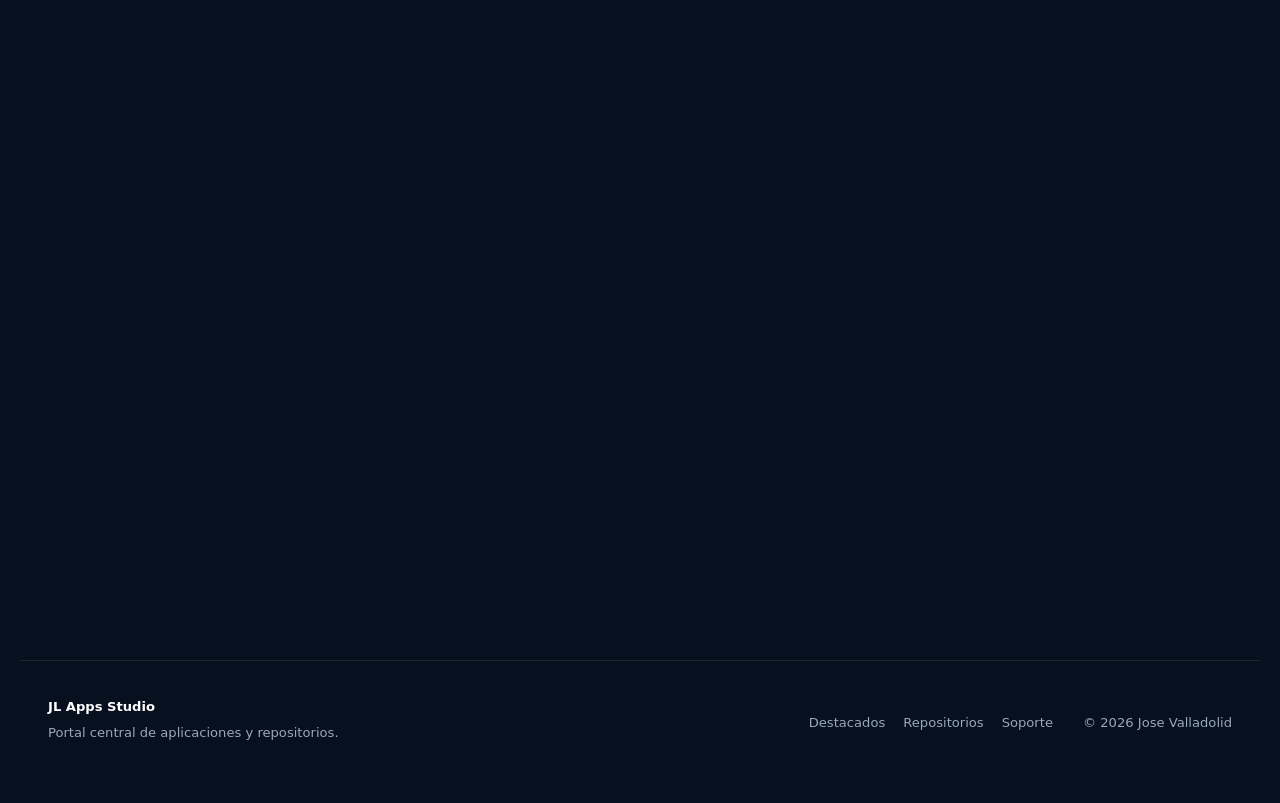
==== commit 1f589566: "Add noreferrer to external links for privacy" ====
--- a/index.html
+++ b/index.html
@@ -25,7 +25,7 @@
       <a href="#repositorios">Repositorios</a>
       <a href="#acerca">Acerca de</a>
       <a href="#contacto">Contacto</a>
-      <a class="nav-cta" id="githubNav" href="#" target="_blank" rel="noopener">Perfil de GitHub</a>
+      <a class="nav-cta" id="githubNav" href="#" target="_blank" rel="noopener noreferrer">Perfil de GitHub</a>
     </nav>
   </header>
 
@@ -37,7 +37,7 @@
         <p id="heroDescription">Aplicaciones Android, juegos, servicios, políticas de privacidad y proyectos en desarrollo organizados automáticamente.</p>
         <div class="hero-actions">
           <a class="button primary" href="#repositorios">Consultar repositorios</a>
-          <a class="button secondary" id="githubHero" href="#" target="_blank" rel="noopener">Abrir GitHub</a>
+          <a class="button secondary" id="githubHero" href="#" target="_blank" rel="noopener noreferrer">Abrir GitHub</a>
         </div>
         <div class="metrics" id="metrics" aria-live="polite"></div>
       </div>
@@ -119,7 +119,7 @@
         </div>
         <div class="contact-actions">
           <a class="button primary" id="emailButton" href="#">Enviar correo</a>
-          <a class="button secondary" id="githubButton" href="#" target="_blank" rel="noopener">Ver perfil completo</a>
+          <a class="button secondary" id="githubButton" href="#" target="_blank" rel="noopener noreferrer">Ver perfil completo</a>
         </div>
       </div>
     </section>
--- a/assets/styles.css
+++ b/assets/styles.css
@@ -1,5 +1,5 @@
 :root{--bg:#06101e;--surface:#0d1828;--surface2:#111f33;--text:#eff6ff;--muted:#98a8bd;--line:rgba(255,255,255,.09);--accent:#7c3aed;--accent2:#06b6d4;--radius:24px;--shadow:0 25px 70px rgba(0,0,0,.35)}
-*{box-sizing:border-box}html{scroll-behavior:smooth}body{margin:0;background:radial-gradient(circle at top,#13223b 0,#06101e 44%);color:var(--text);font-family:Inter,system-ui,sans-serif;line-height:1.6;overflow-x:hidden}a{color:inherit;text-decoration:none}button,input,select{font:inherit}.ambient{position:fixed;width:430px;height:430px;border-radius:50%;filter:blur(110px);opacity:.14;pointer-events:none;z-index:-1}.ambient-one{background:#7c3aed;top:8%;left:-180px}.ambient-two{background:#0891b2;right:-180px;top:48%}.site-header{position:sticky;top:0;z-index:20;display:flex;align-items:center;justify-content:space-between;max-width:1240px;margin:auto;padding:18px 28px;background:rgba(6,16,30,.78);backdrop-filter:blur(18px);border-bottom:1px solid var(--line)}.brand{display:flex;align-items:center;gap:12px;font-weight:800}.brand-mark{display:grid;place-items:center;width:42px;height:42px;border-radius:13px;background:linear-gradient(135deg,var(--accent),var(--accent2));box-shadow:0 10px 35px rgba(124,58,237,.35)}.main-nav{display:flex;align-items:center;gap:25px;color:#c5d0df;font-size:.94rem}.main-nav a:hover{color:#fff}.nav-cta{padding:10px 16px;border:1px solid var(--line);border-radius:999px;background:rgba(255,255,255,.04)}.menu-toggle{display:none;background:none;border:0;color:white;font-size:1.5rem}.section{max-width:1240px;margin:auto;padding:95px 28px}.hero{min-height:78vh;display:grid;grid-template-columns:1.1fr .9fr;align-items:center;gap:70px}.eyebrow{display:inline-block;color:#7dd3fc;text-transform:uppercase;letter-spacing:.15em;font-size:.76rem;font-weight:800}.hero h1{font-size:clamp(2.8rem,6vw,5.4rem);line-height:1.02;letter-spacing:-.055em;margin:20px 0 25px}.hero h1 span{background:linear-gradient(90deg,#c084fc,#67e8f9);-webkit-background-clip:text;background-clip:text;color:transparent}.hero-copy>p{max-width:720px;color:var(--muted);font-size:1.08rem}.hero-actions,.contact-actions{display:flex;gap:14px;flex-wrap:wrap;margin-top:32px}.button{display:inline-flex;align-items:center;justify-content:center;min-height:52px;padding:0 22px;border-radius:14px;font-weight:700;transition:.25s}.button:hover{transform:translateY(-2px)}.primary{background:linear-gradient(135deg,var(--accent),#4f46e5);box-shadow:0 15px 36px rgba(79,70,229,.28)}.secondary{border:1px solid var(--line);background:rgba(255,255,255,.04)}.metrics{display:flex;gap:32px;margin-top:45px;flex-wrap:wrap}.metric{display:flex;flex-direction:column}.metric strong{font-size:1.42rem}.metric span{color:var(--muted);font-size:.8rem}.portal-preview{padding:22px;border:1px solid rgba(255,255,255,.12);border-radius:32px;background:linear-gradient(155deg,rgba(17,31,51,.94),rgba(9,17,31,.9));box-shadow:var(--shadow),0 0 90px rgba(76,29,149,.18);transform:rotate(2deg)}.preview-header{display:flex;justify-content:space-between;align-items:center;padding:3px 3px 18px;font-size:.83rem;color:#b9c8da}.online-dot{color:#86efac}.preview-main{padding:30px;border-radius:24px;background:linear-gradient(135deg,rgba(124,58,237,.88),rgba(8,145,178,.75))}.preview-main strong{display:block;font-size:1.45rem;margin-top:10px}.preview-main p{margin-bottom:0;color:#e0f2fe}.preview-icon{font-size:2.5rem}.preview-grid{display:grid;grid-template-columns:1fr 1fr;gap:12px;margin-top:14px}.preview-grid div{min-height:100px;display:flex;flex-direction:column;align-items:center;justify-content:center;border-radius:19px;background:rgba(255,255,255,.055);border:1px solid var(--line)}.preview-grid strong{font-size:1.45rem}.preview-grid span{font-size:.76rem;color:#aebbd0}.section-heading{max-width:780px;margin-bottom:40px}.section-heading h2,.about-card h2,.contact-card h2{font-size:clamp(2rem,4vw,3.35rem);line-height:1.1;letter-spacing:-.04em;margin:13px 0}.section-heading p,.about-card p,.contact-card p{color:var(--muted)}code{background:#152136;padding:3px 7px;border-radius:7px;color:#a5f3fc}.featured-grid,.repository-grid{display:grid;grid-template-columns:repeat(3,1fr);gap:22px}.featured-card,.repo-card{border:1px solid var(--line);background:linear-gradient(180deg,rgba(255,255,255,.055),rgba(255,255,255,.025));border-radius:var(--radius);padding:24px;box-shadow:0 18px 50px rgba(0,0,0,.14);transition:.3s}.featured-card:hover,.repo-card:hover{transform:translateY(-6px);border-color:rgba(255,255,255,.18)}.featured-top,.repo-card-header{display:flex;align-items:center;justify-content:space-between}.featured-icon,.repo-symbol{display:grid;place-items:center;width:58px;height:58px;border-radius:18px;background:linear-gradient(135deg,rgba(124,58,237,.35),rgba(6,182,212,.25));border:1px solid rgba(255,255,255,.12);font-size:1.8rem}.repo-symbol{font-size:.9rem;font-weight:800;color:#c4b5fd}.featured-status,.repo-category{padding:6px 9px;border-radius:999px;background:rgba(255,255,255,.055);border:1px solid var(--line);font-size:.67rem;font-weight:700;color:#c4d4e7}.featured-category{display:block;margin-top:22px;color:#67e8f9;text-transform:uppercase;letter-spacing:.1em;font-size:.7rem;font-weight:800}.featured-title,.repo-name{font-size:1.35rem;margin:9px 0}.featured-description,.repo-description{color:var(--muted);font-size:.9rem;min-height:88px}.featured-tags,.repo-badges,.skills{display:flex;flex-wrap:wrap;gap:8px}.featured-tags span,.repo-badges span,.skills span{padding:6px 9px;border-radius:9px;border:1px solid var(--line);background:rgba(255,255,255,.035);color:#bcc9da;font-size:.7rem}.featured-actions,.repo-actions{display:grid;gap:9px;border-top:1px solid var(--line);padding-top:17px;margin-top:18px}.featured-actions a,.repo-actions a{display:flex;justify-content:space-between;font-weight:700;color:#d8b4fe;font-size:.88rem}.repositories-section{padding-top:70px}.repository-toolbar{display:grid;grid-template-columns:1fr 220px 220px;gap:12px;margin-bottom:18px}.search-box{display:flex;align-items:center;gap:10px;padding:0 15px;border:1px solid var(--line);border-radius:14px;background:rgba(255,255,255,.035)}.search-box input{width:100%;min-height:48px;border:0;outline:0;background:transparent;color:white}.search-box input::placeholder{color:#8190a5}.repository-toolbar select{min-height:48px;padding:0 12px;border:1px solid var(--line);border-radius:14px;background:#101c2f;color:white;outline:0}.repo-status,.empty-state{padding:14px 0 24px;color:var(--muted);font-size:.86rem}.repo-status a{color:#c4b5fd;font-weight:700}.repo-card{display:flex;flex-direction:column}.repo-description{flex:1}.repo-meta{display:flex;justify-content:space-between;gap:10px;color:#8ea0b7;font-size:.72rem;margin:14px 0}.repo-badges:empty{display:none}.about-card,.contact-card{padding:52px;border-radius:32px;border:1px solid var(--line);background:linear-gradient(135deg,rgba(124,58,237,.12),rgba(8,145,178,.08));display:grid;grid-template-columns:1.15fr .85fr;gap:58px;align-items:center}.skills span{padding:10px 13px;font-size:.8rem}.contact-card{grid-template-columns:1fr auto}.contact-actions{margin-top:0}footer{max-width:1240px;margin:auto;padding:35px 28px 55px;border-top:1px solid var(--line);display:grid;grid-template-columns:1fr auto auto;gap:30px;align-items:center;color:var(--muted);font-size:.82rem}footer strong{color:white}footer p{margin:5px 0}.footer-links{display:flex;gap:18px}.reveal{opacity:0;transform:translateY(22px);transition:opacity .65s ease,transform .65s ease}.reveal.visible{opacity:1;transform:none}
+*{box-sizing:border-box}html{scroll-behavior:smooth}[hidden]{display:none!important}a:focus-visible,button:focus-visible,input:focus-visible,select:focus-visible{outline:3px solid #67e8f9;outline-offset:3px}button:focus:not(:focus-visible),a:focus:not(:focus-visible){outline:none}body{margin:0;background:radial-gradient(circle at top,#13223b 0,#06101e 44%);color:var(--text);font-family:Inter,system-ui,sans-serif;line-height:1.6;overflow-x:hidden}a{color:inherit;text-decoration:none}button,input,select{font:inherit}.ambient{position:fixed;width:430px;height:430px;border-radius:50%;filter:blur(110px);opacity:.14;pointer-events:none;z-index:-1}.ambient-one{background:#7c3aed;top:8%;left:-180px}.ambient-two{background:#0891b2;right:-180px;top:48%}.site-header{position:sticky;top:0;z-index:20;display:flex;align-items:center;justify-content:space-between;max-width:1240px;margin:auto;padding:18px 28px;background:rgba(6,16,30,.78);backdrop-filter:blur(18px);border-bottom:1px solid var(--line)}.brand{display:flex;align-items:center;gap:12px;font-weight:800}.brand-mark{display:grid;place-items:center;width:42px;height:42px;border-radius:13px;background:linear-gradient(135deg,var(--accent),var(--accent2));box-shadow:0 10px 35px rgba(124,58,237,.35)}.main-nav{display:flex;align-items:center;gap:25px;color:#c5d0df;font-size:.94rem}.main-nav a:hover{color:#fff}.nav-cta{padding:10px 16px;border:1px solid var(--line);border-radius:999px;background:rgba(255,255,255,.04)}.menu-toggle{display:none;background:none;border:0;color:white;font-size:1.5rem}.section{max-width:1240px;margin:auto;padding:95px 28px}.hero{min-height:78vh;display:grid;grid-template-columns:1.1fr .9fr;align-items:center;gap:70px}.eyebrow{display:inline-block;color:#7dd3fc;text-transform:uppercase;letter-spacing:.15em;font-size:.76rem;font-weight:800}.hero h1{font-size:clamp(2.8rem,6vw,5.4rem);line-height:1.02;letter-spacing:-.055em;margin:20px 0 25px}.hero h1 span{background:linear-gradient(90deg,#c084fc,#67e8f9);-webkit-background-clip:text;background-clip:text;color:transparent}.hero-copy>p{max-width:720px;color:var(--muted);font-size:1.08rem}.hero-actions,.contact-actions{display:flex;gap:14px;flex-wrap:wrap;margin-top:32px}.button{display:inline-flex;align-items:center;justify-content:center;min-height:52px;padding:0 22px;border-radius:14px;font-weight:700;transition:.25s}.button:hover{transform:translateY(-2px)}.primary{background:linear-gradient(135deg,var(--accent),#4f46e5);box-shadow:0 15px 36px rgba(79,70,229,.28)}.secondary{border:1px solid var(--line);background:rgba(255,255,255,.04)}.metrics{display:flex;gap:32px;margin-top:45px;flex-wrap:wrap}.metric{display:flex;flex-direction:column}.metric strong{font-size:1.42rem}.metric span{color:var(--muted);font-size:.8rem}.portal-preview{padding:22px;border:1px solid rgba(255,255,255,.12);border-radius:32px;background:linear-gradient(155deg,rgba(17,31,51,.94),rgba(9,17,31,.9));box-shadow:var(--shadow),0 0 90px rgba(76,29,149,.18);transform:rotate(2deg)}.preview-header{display:flex;justify-content:space-between;align-items:center;padding:3px 3px 18px;font-size:.83rem;color:#b9c8da}.online-dot{color:#86efac}.preview-main{padding:30px;border-radius:24px;background:linear-gradient(135deg,rgba(124,58,237,.88),rgba(8,145,178,.75))}.preview-main strong{display:block;font-size:1.45rem;margin-top:10px}.preview-main p{margin-bottom:0;color:#e0f2fe}.preview-icon{font-size:2.5rem}.preview-grid{display:grid;grid-template-columns:1fr 1fr;gap:12px;margin-top:14px}.preview-grid div{min-height:100px;display:flex;flex-direction:column;align-items:center;justify-content:center;border-radius:19px;background:rgba(255,255,255,.055);border:1px solid var(--line)}.preview-grid strong{font-size:1.45rem}.preview-grid span{font-size:.76rem;color:#aebbd0}.section-heading{max-width:780px;margin-bottom:40px}.section-heading h2,.about-card h2,.contact-card h2{font-size:clamp(2rem,4vw,3.35rem);line-height:1.1;letter-spacing:-.04em;margin:13px 0}.section-heading p,.about-card p,.contact-card p{color:var(--muted)}code{background:#152136;padding:3px 7px;border-radius:7px;color:#a5f3fc}.featured-grid,.repository-grid{display:grid;grid-template-columns:repeat(3,1fr);gap:22px}.featured-card,.repo-card{border:1px solid var(--line);background:linear-gradient(180deg,rgba(255,255,255,.055),rgba(255,255,255,.025));border-radius:var(--radius);padding:24px;box-shadow:0 18px 50px rgba(0,0,0,.14);transition:.3s}.featured-card:hover,.repo-card:hover{transform:translateY(-6px);border-color:rgba(255,255,255,.18)}.featured-top,.repo-card-header{display:flex;align-items:center;justify-content:space-between}.featured-icon,.repo-symbol{display:grid;place-items:center;width:58px;height:58px;border-radius:18px;background:linear-gradient(135deg,rgba(124,58,237,.35),rgba(6,182,212,.25));border:1px solid rgba(255,255,255,.12);font-size:1.8rem}.repo-symbol{font-size:.9rem;font-weight:800;color:#c4b5fd}.featured-status,.repo-category{padding:6px 9px;border-radius:999px;background:rgba(255,255,255,.055);border:1px solid var(--line);font-size:.67rem;font-weight:700;color:#c4d4e7}.featured-category{display:block;margin-top:22px;color:#67e8f9;text-transform:uppercase;letter-spacing:.1em;font-size:.7rem;font-weight:800}.featured-title,.repo-name{font-size:1.35rem;margin:9px 0}.featured-description,.repo-description{color:var(--muted);font-size:.9rem;min-height:88px}.featured-tags,.repo-badges,.skills{display:flex;flex-wrap:wrap;gap:8px}.featured-tags span,.repo-badges span,.skills span{padding:6px 9px;border-radius:9px;border:1px solid var(--line);background:rgba(255,255,255,.035);color:#bcc9da;font-size:.7rem}.featured-actions,.repo-actions{display:grid;gap:9px;border-top:1px solid var(--line);padding-top:17px;margin-top:18px}.featured-actions a,.repo-actions a{display:flex;justify-content:space-between;font-weight:700;color:#d8b4fe;font-size:.88rem}.repositories-section{padding-top:70px}.repository-toolbar{display:grid;grid-template-columns:1fr 220px 220px;gap:12px;margin-bottom:18px}.search-box{display:flex;align-items:center;gap:10px;padding:0 15px;border:1px solid var(--line);border-radius:14px;background:rgba(255,255,255,.035)}.search-box input{width:100%;min-height:48px;border:0;outline:0;background:transparent;color:white}.search-box input::placeholder{color:#8190a5}.repository-toolbar select{min-height:48px;padding:0 12px;border:1px solid var(--line);border-radius:14px;background:#101c2f;color:white;outline:0}.repo-status,.empty-state{padding:14px 0 24px;color:var(--muted);font-size:.86rem}.repo-status a{color:#c4b5fd;font-weight:700}.repo-card{display:flex;flex-direction:column}.repo-description{flex:1}.repo-meta{display:flex;justify-content:space-between;gap:10px;color:#8ea0b7;font-size:.72rem;margin:14px 0}.repo-badges:empty{display:none}.about-card,.contact-card{padding:52px;border-radius:32px;border:1px solid var(--line);background:linear-gradient(135deg,rgba(124,58,237,.12),rgba(8,145,178,.08));display:grid;grid-template-columns:1.15fr .85fr;gap:58px;align-items:center}.skills span{padding:10px 13px;font-size:.8rem}.contact-card{grid-template-columns:1fr auto}.contact-actions{margin-top:0}footer{max-width:1240px;margin:auto;padding:35px 28px 55px;border-top:1px solid var(--line);display:grid;grid-template-columns:1fr auto auto;gap:30px;align-items:center;color:var(--muted);font-size:.82rem}footer strong{color:white}footer p{margin:5px 0}.footer-links{display:flex;gap:18px}.reveal{opacity:0;transform:translateY(22px);transition:opacity .65s ease,transform .65s ease}.reveal.visible{opacity:1;transform:none}
 @media(max-width:1000px){.hero{grid-template-columns:1fr}.hero-copy{text-align:center}.hero-copy>p{margin-left:auto;margin-right:auto}.hero-actions,.metrics{justify-content:center}.portal-preview{max-width:620px;margin:auto}.featured-grid,.repository-grid{grid-template-columns:repeat(2,1fr)}.repository-toolbar{grid-template-columns:1fr 1fr}.search-box{grid-column:1/-1}.about-card{grid-template-columns:1fr}.contact-card{grid-template-columns:1fr}.contact-actions{margin-top:10px}footer{grid-template-columns:1fr;text-align:center}.footer-links{justify-content:center}}
 @media(max-width:720px){.site-header{padding:14px 18px}.menu-toggle{display:block}.main-nav{position:absolute;top:72px;left:18px;right:18px;display:none;flex-direction:column;align-items:stretch;padding:18px;background:#101827;border:1px solid var(--line);border-radius:18px;box-shadow:var(--shadow)}.main-nav.open{display:flex}.main-nav a{padding:8px}.section{padding:72px 18px}.hero{padding-top:55px}.hero h1{font-size:2.7rem}.featured-grid,.repository-grid,.repository-toolbar{grid-template-columns:1fr}.search-box{grid-column:auto}.about-card,.contact-card{padding:30px}.featured-description,.repo-description{min-height:auto}.metrics{gap:20px}.metric{min-width:92px}.repo-meta{flex-direction:column}.footer-links{flex-wrap:wrap}}
 @media(prefers-reduced-motion:reduce){*{scroll-behavior:auto}.reveal{opacity:1;transform:none;transition:none}.featured-card:hover,.repo-card:hover,.button:hover{transform:none}}
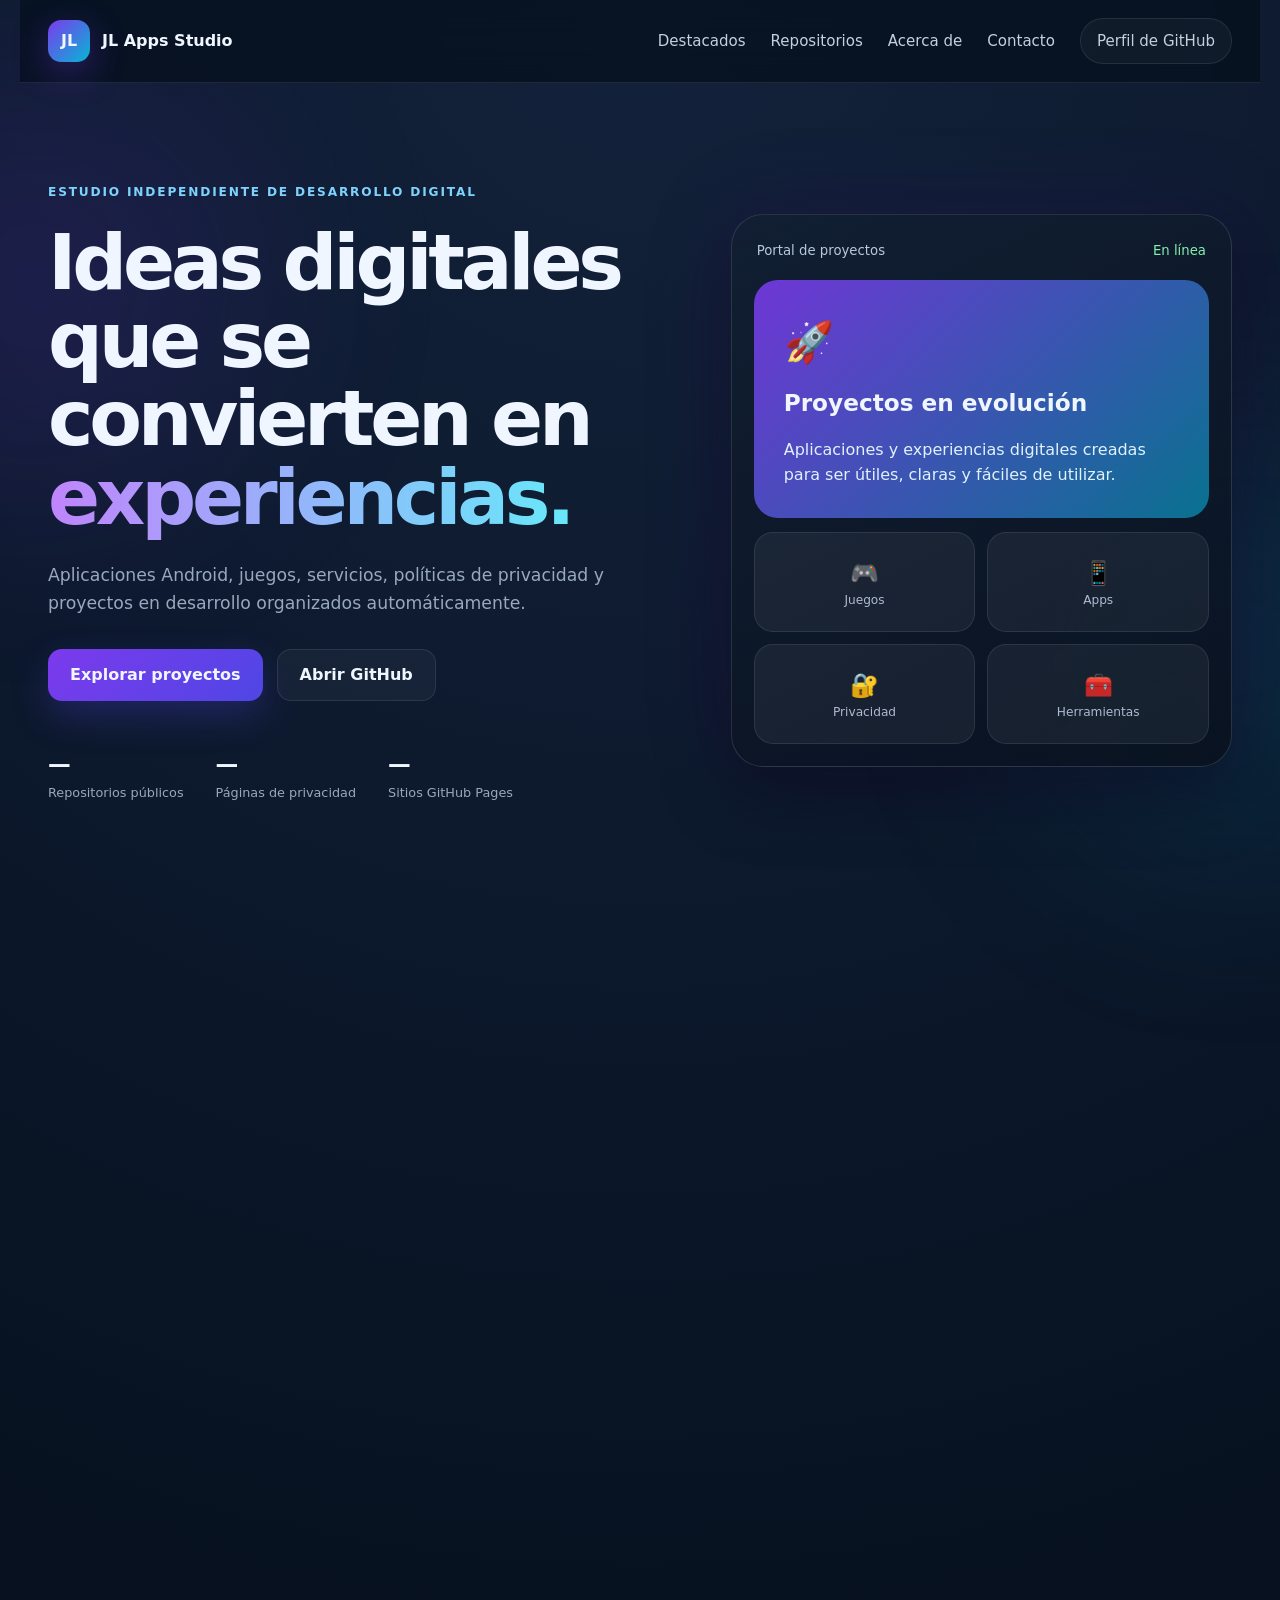
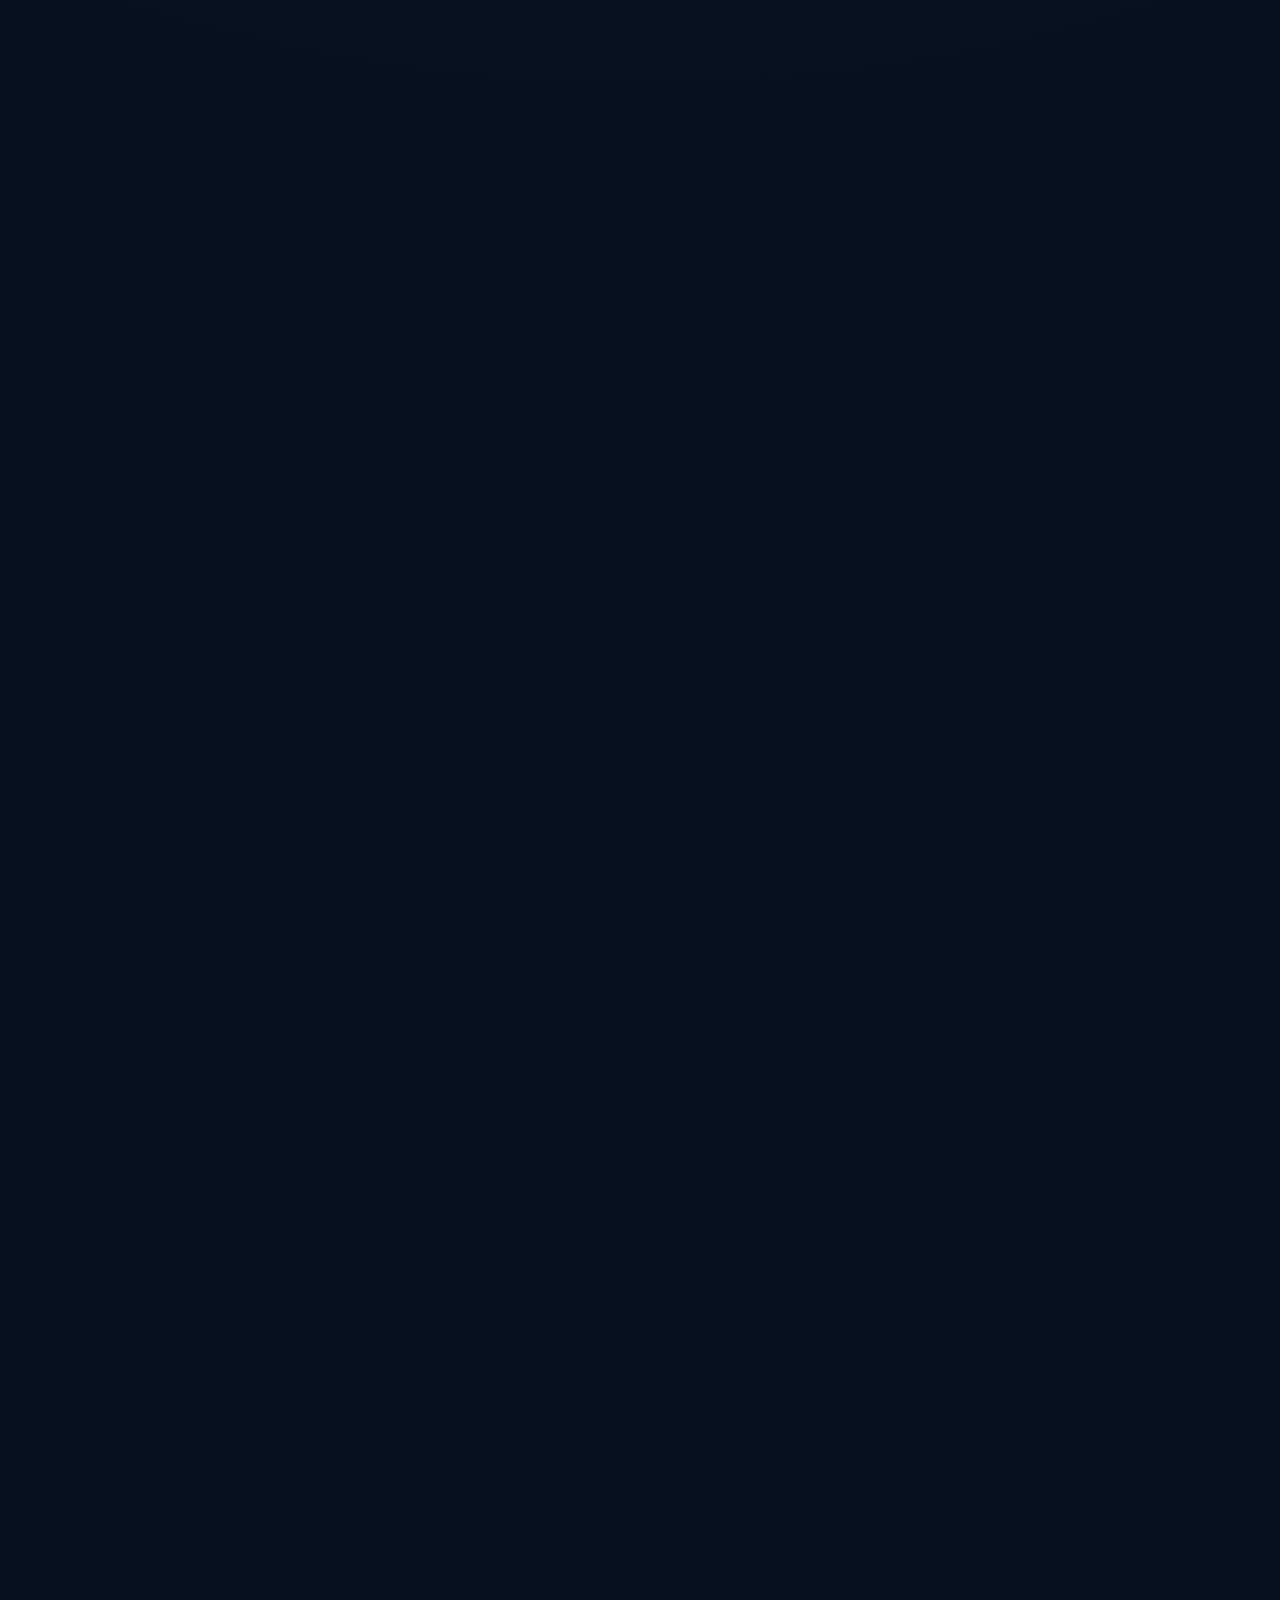
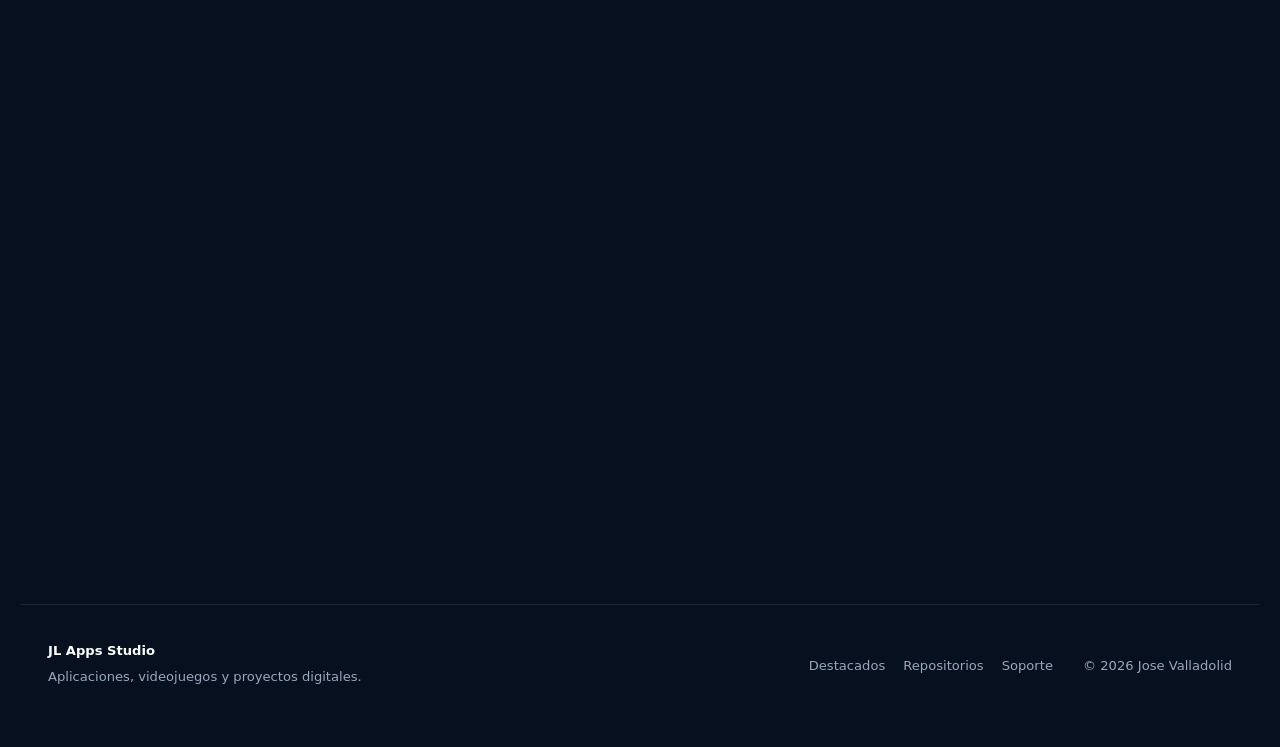
==== commit 579ff1d7: "Polish public-facing portal copy" ====
--- a/index.html
+++ b/index.html
@@ -32,11 +32,11 @@
   <main>
     <section class="hero section" id="inicio">
       <div class="hero-copy reveal">
-        <span class="eyebrow">Portal principal · GitHub Pages</span>
-        <h1>Todos mis proyectos desde <span>un solo lugar.</span></h1>
-        <p id="heroDescription">Aplicaciones Android, juegos, servicios, políticas de privacidad y proyectos en desarrollo organizados automáticamente.</p>
+        <span class="eyebrow">Estudio independiente de desarrollo digital</span>
+        <h1>Ideas digitales que se convierten en <span>experiencias.</span></h1>
+        <p id="heroDescription">Explora aplicaciones, videojuegos y herramientas digitales. Conoce cada proyecto y accede a sus páginas oficiales y recursos públicos.</p>
         <div class="hero-actions">
-          <a class="button primary" href="#repositorios">Consultar repositorios</a>
+          <a class="button primary" href="#destacados">Explorar proyectos</a>
           <a class="button secondary" id="githubHero" href="#" target="_blank" rel="noopener noreferrer">Abrir GitHub</a>
         </div>
         <div class="metrics" id="metrics" aria-live="polite"></div>
@@ -46,8 +46,8 @@
         <div class="preview-header"><span>Portal de proyectos</span><span class="online-dot">En línea</span></div>
         <div class="preview-main">
           <div class="preview-icon">🚀</div>
-          <strong>Actualización automática</strong>
-          <p>Los repositorios públicos nuevos aparecen sin editar la página.</p>
+          <strong>Proyectos en evolución</strong>
+          <p>Aplicaciones y experiencias digitales creadas para ser útiles, claras y fáciles de utilizar.</p>
         </div>
         <div class="preview-grid">
           <div><strong>🎮</strong><span>Juegos</span></div>
@@ -62,16 +62,16 @@
       <div class="section-heading reveal">
         <span class="eyebrow">Selección principal</span>
         <h2>Proyectos destacados</h2>
-        <p>Estos proyectos se administran desde <code>assets/config.js</code>. Puedes agregar iconos, enlaces de Google Play, estados y descripciones comerciales.</p>
+        <p>Conoce una selección de aplicaciones y experiencias digitales. Consulta sus características y visita sus páginas oficiales.</p>
       </div>
       <div class="featured-grid" id="featuredGrid"></div>
     </section>
 
     <section class="section repositories-section" id="repositorios">
       <div class="section-heading reveal">
-        <span class="eyebrow">Consulta automática</span>
-        <h2>Todos los repositorios públicos</h2>
-        <p>La información se obtiene directamente desde el perfil público de GitHub y se ordena por la última actualización.</p>
+        <span class="eyebrow">Actividad pública</span>
+        <h2>Proyectos y código público</h2>
+        <p>Consulta los repositorios públicos disponibles en GitHub. Puedes buscar proyectos y explorar su información técnica.</p>
       </div>
 
       <div class="repository-toolbar reveal">
@@ -102,7 +102,7 @@
     <section class="section about" id="acerca">
       <div class="about-card reveal">
         <div>
-          <span class="eyebrow">Sobre el desarrollador</span>
+          <span class="eyebrow">Sobre el estudio</span>
           <h2 id="developerName">Jose Valladolid</h2>
           <p id="aboutText"></p>
         </div>
@@ -114,8 +114,8 @@
       <div class="contact-card reveal">
         <div>
           <span class="eyebrow">Contacto y soporte</span>
-          <h2>Aplicaciones creadas para crecer</h2>
-          <p>Para consultas, revisa los repositorios públicos y utiliza los canales de soporte publicados en cada proyecto. Este portal no solicita datos personales.</p>
+          <h2>Construimos soluciones digitales</h2>
+          <p>Para obtener ayuda, visita la página de soporte de la aplicación correspondiente. Este sitio no solicita contraseñas ni datos personales.</p>
         </div>
         <div class="contact-actions">
           <a class="button primary" id="emailButton" href="#">Enviar correo</a>
@@ -126,7 +126,7 @@
   </main>
 
   <footer>
-    <div><strong id="footerBrand">JL Apps Studio</strong><p>Portal central de aplicaciones y repositorios.</p></div>
+    <div><strong id="footerBrand">JL Apps Studio</strong><p>Aplicaciones, videojuegos y proyectos digitales.</p></div>
     <div class="footer-links"><a href="#destacados">Destacados</a><a href="#repositorios">Repositorios</a><a href="#contacto">Soporte</a></div>
     <p>© <span id="year"></span> <span id="footerOwner"></span></p>
   </footer>
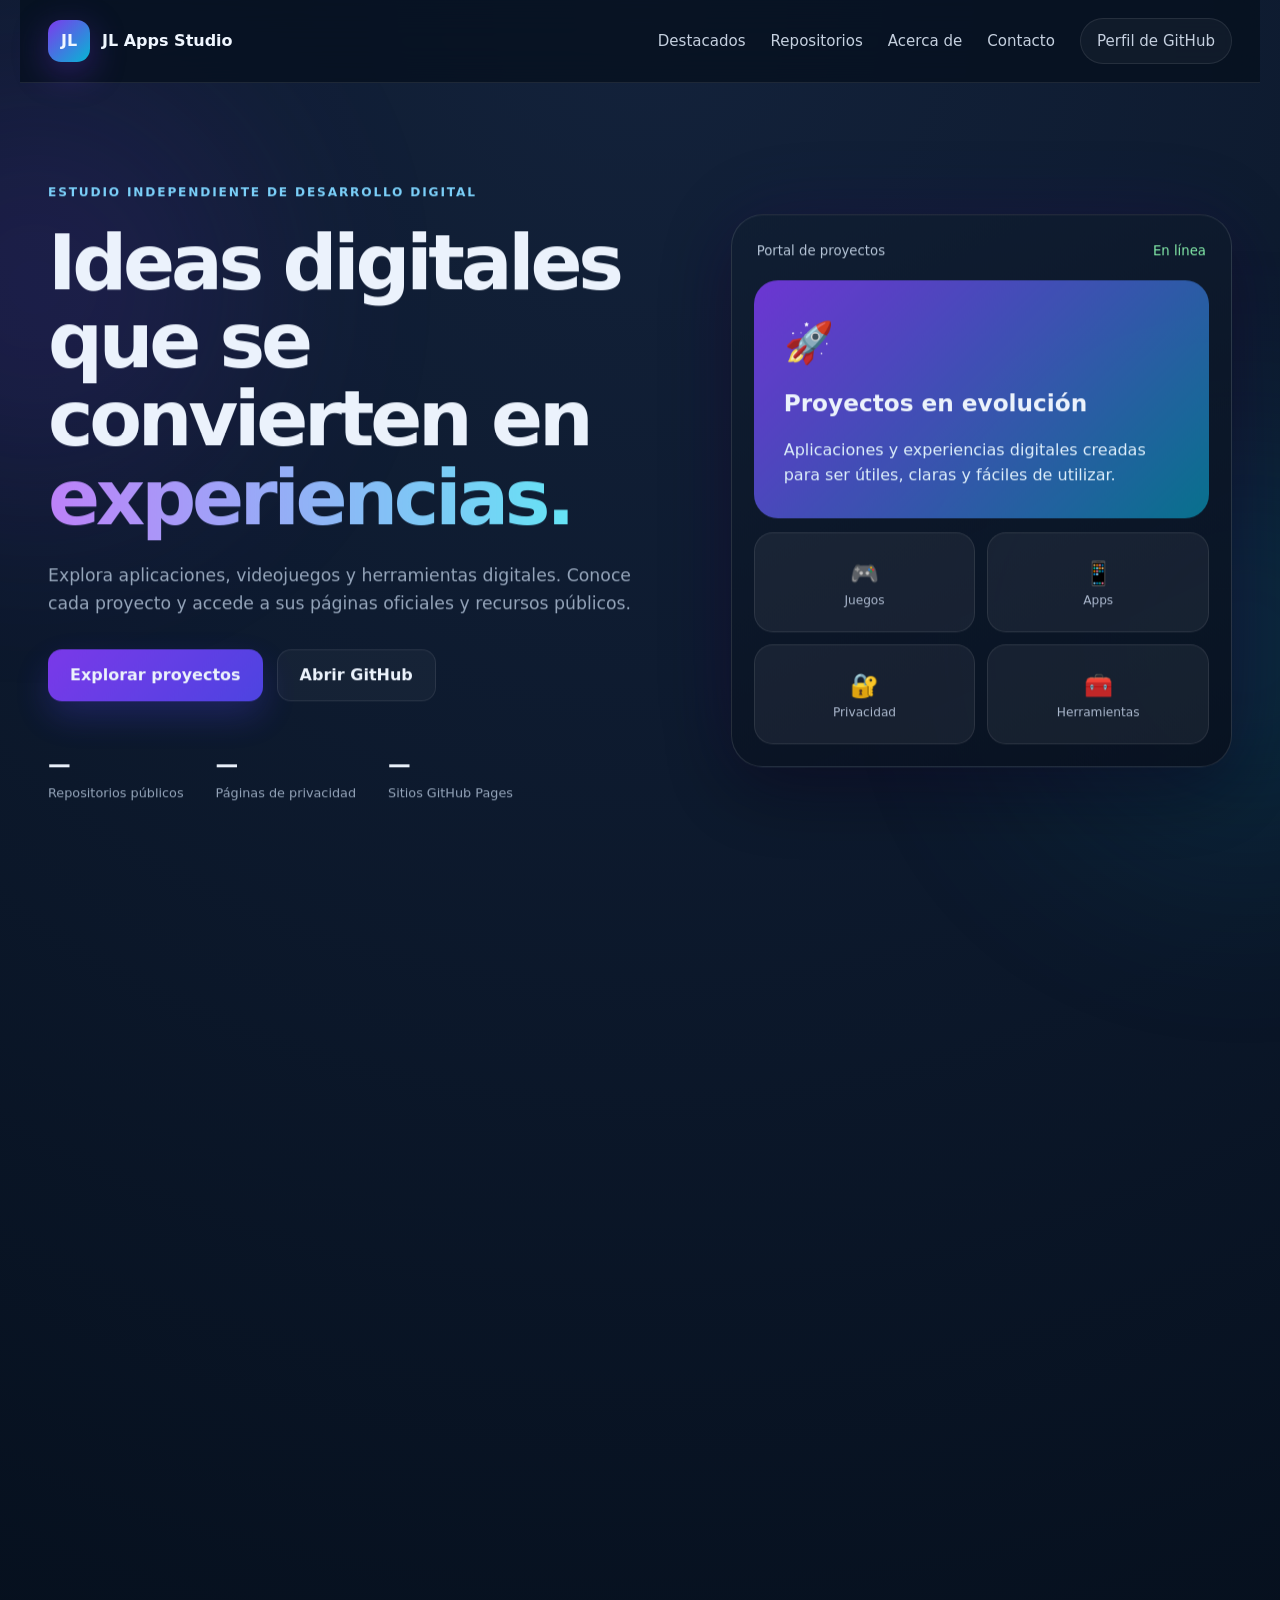
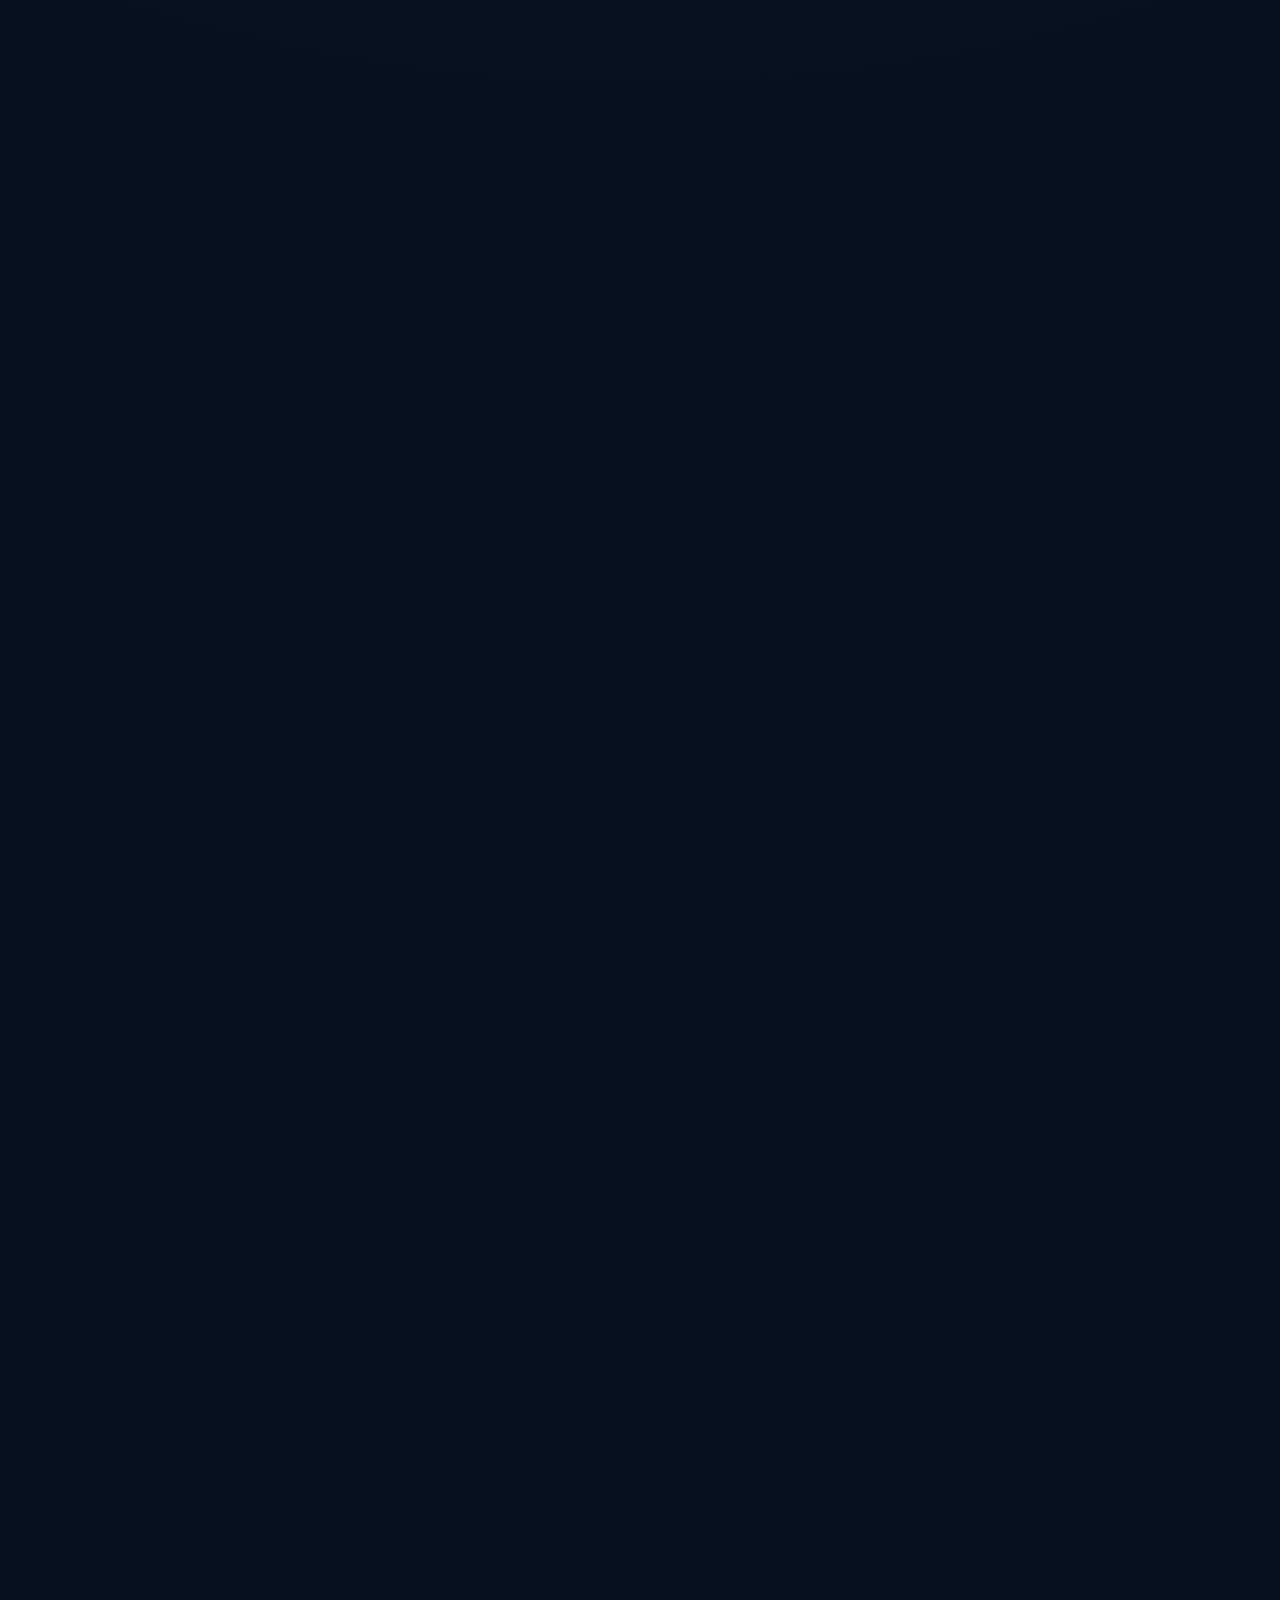
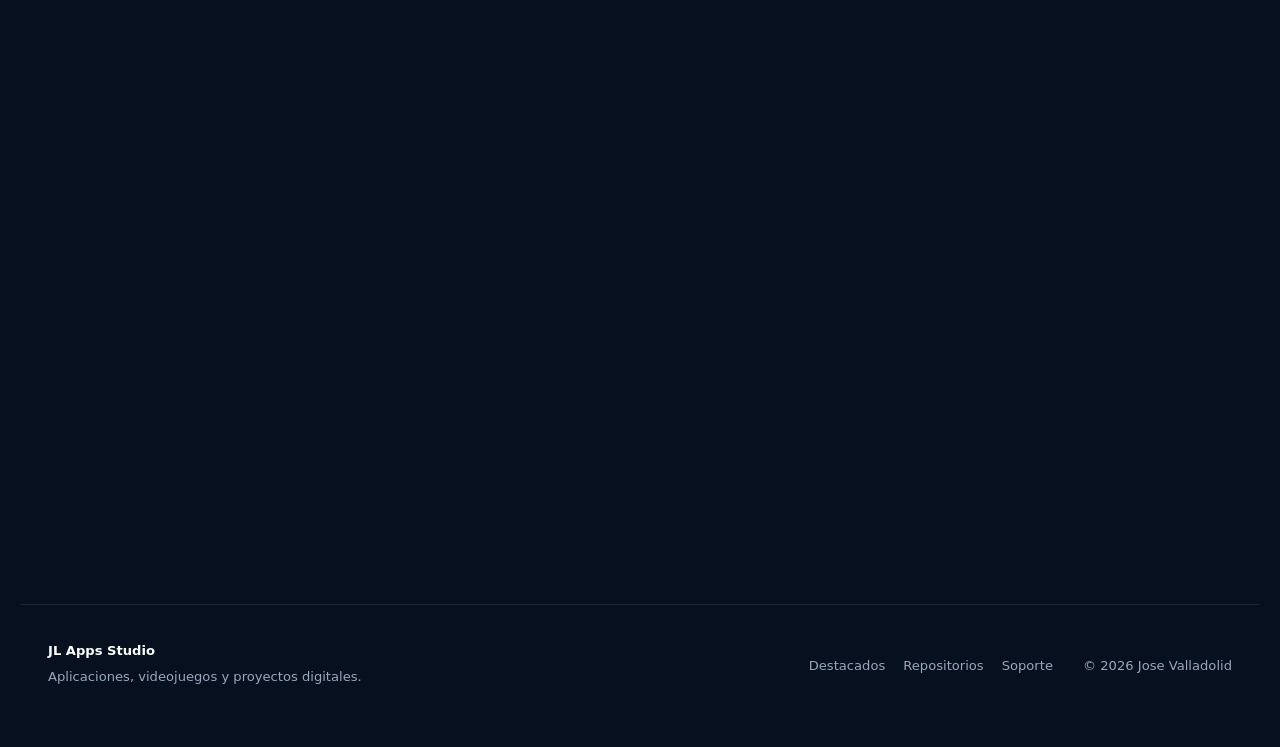
==== commit 7defd5be: "Tighten content security policy for static portal" ====
--- a/index.html
+++ b/index.html
@@ -6,7 +6,7 @@
   <meta name="description" content="JL Apps Studio: aplicaciones Android, videojuegos y proyectos digitales. Explora proyectos, soporte y repositorios públicos.">
   <meta name="theme-color" content="#07101f">
   <meta name="referrer" content="no-referrer">
-  <meta http-equiv="Content-Security-Policy" content="default-src 'self'; base-uri 'self'; object-src 'none'; script-src 'self'; style-src 'self'; img-src 'self' data:; font-src 'self'; connect-src 'self' https://api.github.com; form-action 'self'; upgrade-insecure-requests">
+  <meta http-equiv="Content-Security-Policy" content="default-src 'self'; base-uri 'self'; object-src 'none'; frame-src 'none'; script-src 'self'; style-src 'self'; img-src 'self' data:; font-src 'self'; media-src 'self'; connect-src 'self' https://api.github.com; form-action 'none'; upgrade-insecure-requests">
   <title>JL Apps Studio | Portal de proyectos</title>
   <link rel="stylesheet" href="assets/styles.css">
 </head>
